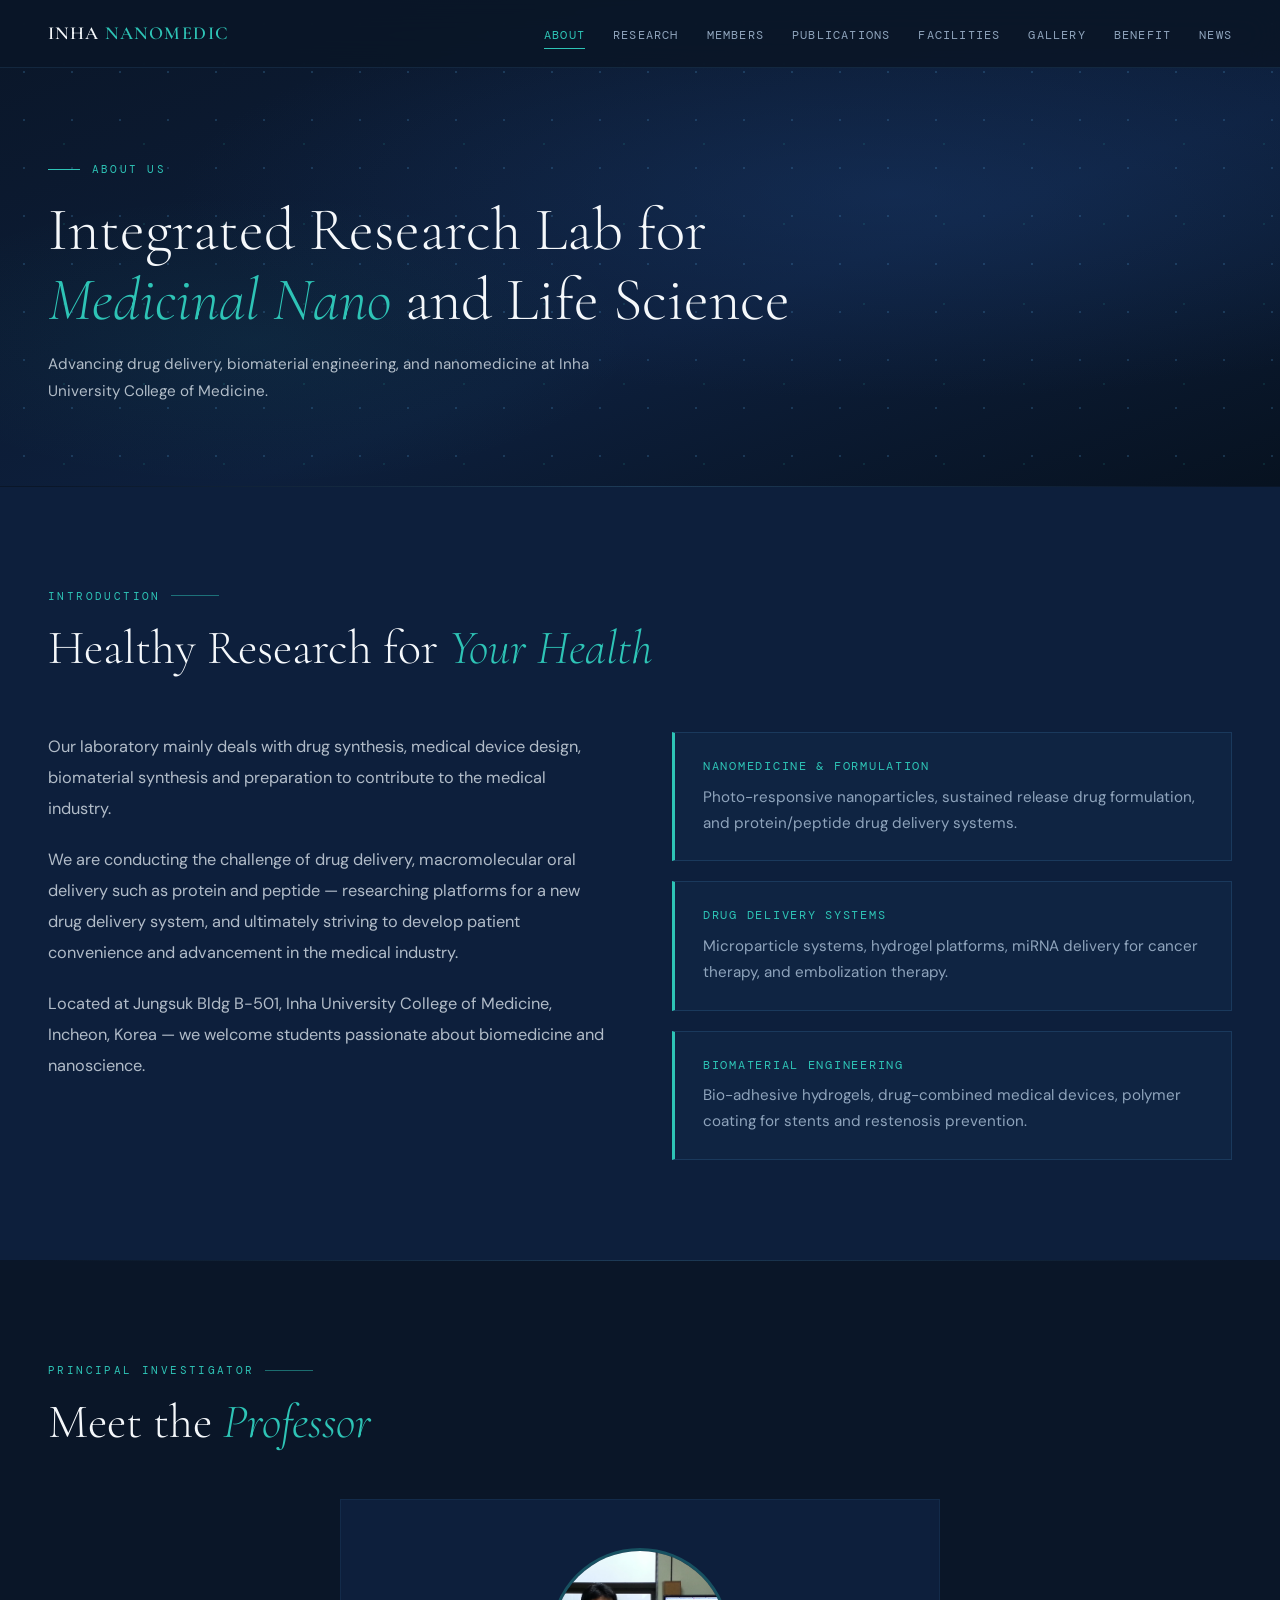
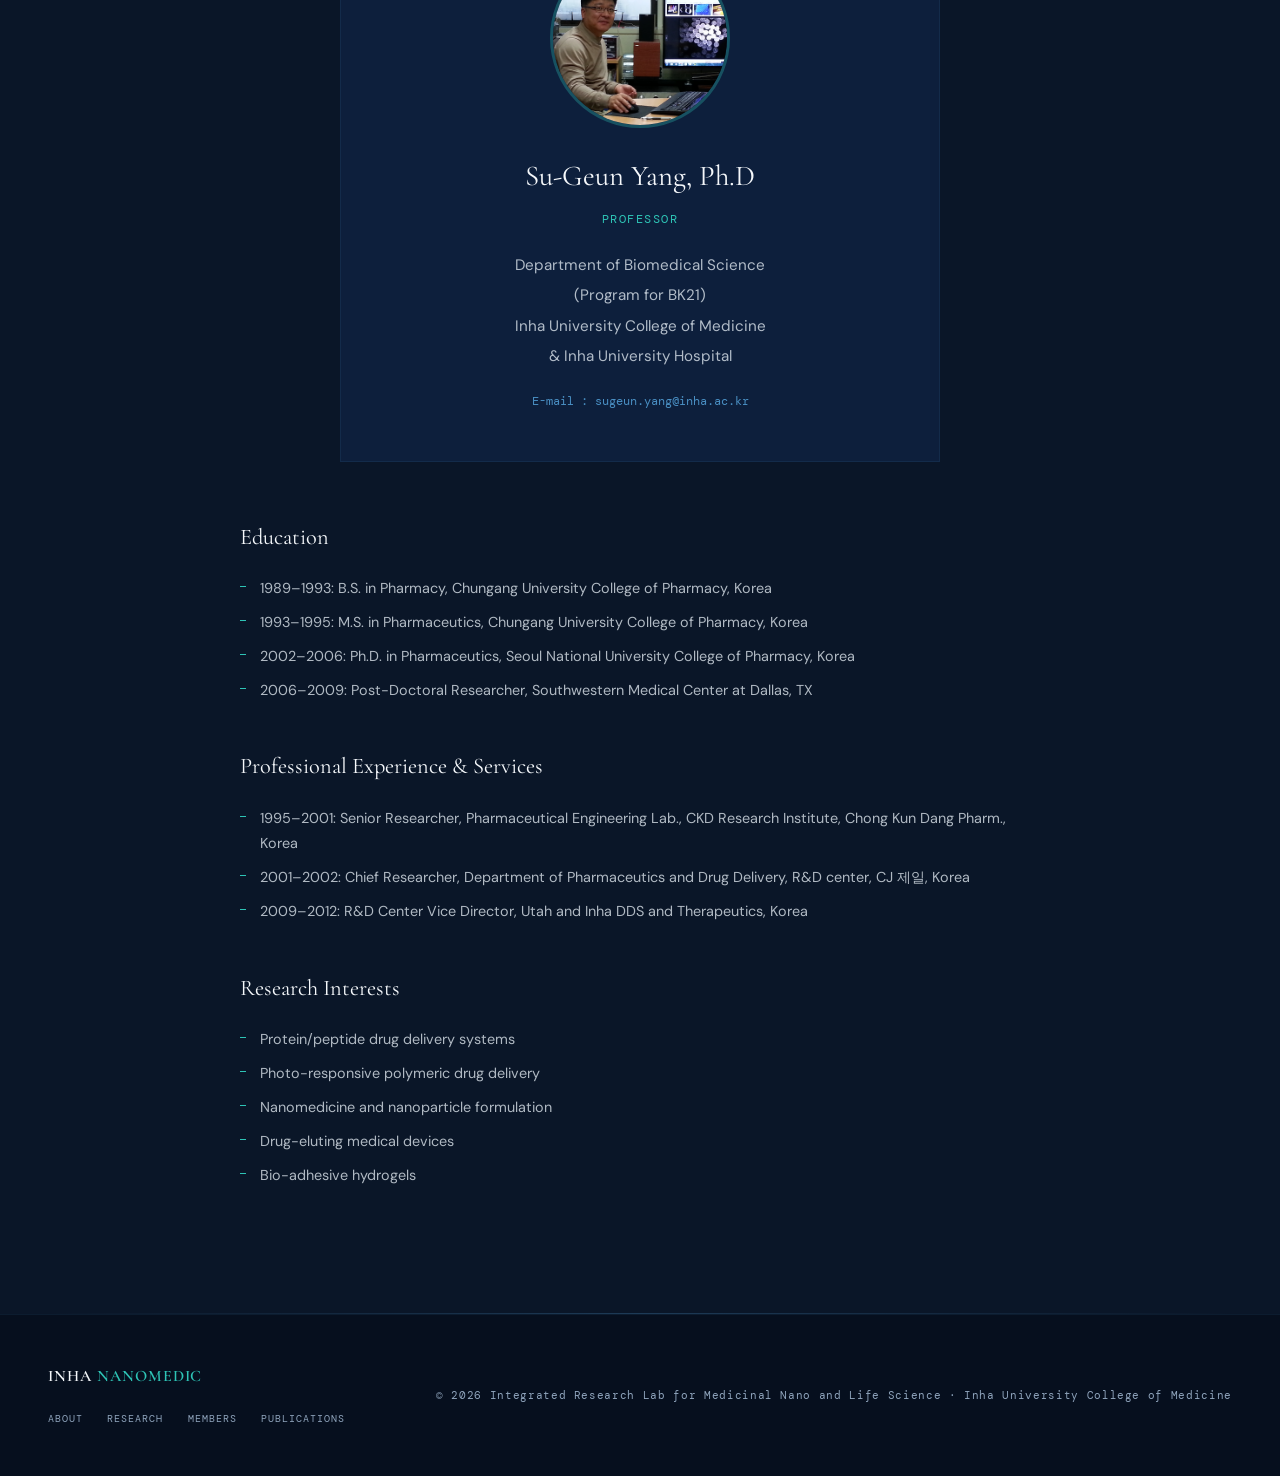
==== about.html @ 0984ea9c "Update copyright year to 2026 across all pages Co-Authored-By: Claude Opus 4.6 (1M context) <noreply" ====
<!DOCTYPE html>
<html lang="en">
<head>
  <meta charset="UTF-8">
  <meta name="viewport" content="width=device-width, initial-scale=1.0">
  <title>About — Inha Nanomedicine Lab</title>
  <link rel="preconnect" href="https://fonts.googleapis.com">
  <link rel="preconnect" href="https://fonts.gstatic.com" crossorigin>
  <link href="https://fonts.googleapis.com/css2?family=Cormorant+Garamond:ital,wght@0,300;0,400;0,600;1,300;1,400;1,600&family=DM+Mono:wght@400;500&family=DM+Sans:wght@300;400;500&display=swap" rel="stylesheet">
  <link rel="stylesheet" href="css/style.css">
</head>
<body>

  <!-- ═══ NAVIGATION ═══ -->
  <nav>
    <a class="nav-logo" href="index.html">INHA <span>NANOMEDIC</span></a>
    <button class="nav-toggle" aria-label="Menu"><span></span><span></span><span></span></button>
    <ul class="nav-links">
      <li><a href="about.html" class="active">About</a></li>
      <li><a href="research.html">Research</a></li>
      <li><a href="member.html">Members</a></li>
      <li><a href="publication-patent.html">Publications</a></li>
      <li><a href="lab-facilities.html">Facilities</a></li>
      <li><a href="lab-activities.html">Gallery</a></li>
      <li><a href="benefit.html">Benefit</a></li>
      <li><a href="news-notice.html">News</a></li>
    </ul>
  </nav>

  <!-- ═══ PAGE HERO ═══ -->
  <header class="page-hero">
    <div class="page-hero-bg"></div>
    <div class="page-hero-dots"></div>
    <div class="page-hero-content fade-in">
      <div class="hero-tag">About Us</div>
      <h1>Integrated Research Lab for <em>Medicinal Nano</em> and Life Science</h1>
      <p>Advancing drug delivery, biomaterial engineering, and nanomedicine at Inha University College of Medicine.</p>
    </div>
  </header>

  <div class="divider"></div>

  <!-- ═══ INTRODUCTION ═══ -->
  <section class="intro">
    <div class="section-label fade-in">Introduction</div>
    <h2 class="section-title fade-in">Healthy Research for <em>Your Health</em></h2>

    <div class="intro-grid">
      <div class="intro-text content-block fade-in">
        <p>Our laboratory mainly deals with drug synthesis, medical device design, biomaterial synthesis and preparation to contribute to the medical industry.</p>
        <p>We are conducting the challenge of drug delivery, macromolecular oral delivery such as protein and peptide &mdash; researching platforms for a new drug delivery system, and ultimately striving to develop patient convenience and advancement in the medical industry.</p>
        <p>Located at Jungsuk Bldg B-501, Inha University College of Medicine, Incheon, Korea &mdash; we welcome students passionate about biomedicine and nanoscience.</p>
      </div>

      <div class="intro-pillars fade-in">
        <div class="pillar">
          <div class="pillar-title">Nanomedicine &amp; Formulation</div>
          <p>Photo-responsive nanoparticles, sustained release drug formulation, and protein/peptide drug delivery systems.</p>
        </div>
        <div class="pillar">
          <div class="pillar-title">Drug Delivery Systems</div>
          <p>Microparticle systems, hydrogel platforms, miRNA delivery for cancer therapy, and embolization therapy.</p>
        </div>
        <div class="pillar">
          <div class="pillar-title">Biomaterial Engineering</div>
          <p>Bio-adhesive hydrogels, drug-combined medical devices, polymer coating for stents and restenosis prevention.</p>
        </div>
      </div>
    </div>
  </section>

  <div class="divider"></div>

  <!-- ═══ PRINCIPAL INVESTIGATOR ═══ -->
  <section class="members" style="background: var(--navy);">
    <div class="section-label fade-in">Principal Investigator</div>
    <h2 class="section-title fade-in">Meet the <em>Professor</em></h2>

    <!-- Centered profile card (matching Wix layout) -->
    <div class="fade-in" style="max-width: 600px; margin: 48px auto 0; text-align: center;">
      <div class="member-card" style="padding: 48px 40px; border: 1px solid var(--border-light);">
        <img src="assets/images/members/prof-yang-wix.png" alt="Prof. Su-Geun Yang"
             style="width: 180px; height: 180px; border-radius: 50%; object-fit: cover; margin: 0 auto 24px; display: block; border: 3px solid rgba(46,196,182,0.3);">
        <div class="member-name" style="font-size: 1.8rem; margin-bottom: 8px;">Su-Geun Yang, Ph.D</div>
        <div class="member-role" style="font-size: 0.78rem; margin-bottom: 20px;">Professor</div>
        <div style="font-size: 0.95rem; color: var(--text-secondary); line-height: 2;">
          Department of Biomedical Science<br>
          (Program for BK21)<br>
          Inha University College of Medicine<br>
          &amp; Inha University Hospital
        </div>
        <div style="margin-top: 20px; font-family: 'DM Mono', monospace; font-size: 0.78rem; color: var(--accent);">
          E-mail : <a href="mailto:sugeun.yang@inha.ac.kr" style="color: var(--accent);">sugeun.yang@inha.ac.kr</a>
        </div>
      </div>
    </div>

    <!-- CV Details -->
    <div style="max-width: 800px; margin: 56px auto 0;">
      <div class="content-block fade-in">
        <h3>Education</h3>
        <ul>
          <li>1989&ndash;1993: B.S. in Pharmacy, Chungang University College of Pharmacy, Korea</li>
          <li>1993&ndash;1995: M.S. in Pharmaceutics, Chungang University College of Pharmacy, Korea</li>
          <li>2002&ndash;2006: Ph.D. in Pharmaceutics, Seoul National University College of Pharmacy, Korea</li>
          <li>2006&ndash;2009: Post-Doctoral Researcher, Southwestern Medical Center at Dallas, TX</li>
        </ul>
      </div>

      <div class="content-block fade-in">
        <h3>Professional Experience &amp; Services</h3>
        <ul>
          <li>1995&ndash;2001: Senior Researcher, Pharmaceutical Engineering Lab., CKD Research Institute, Chong Kun Dang Pharm., Korea</li>
          <li>2001&ndash;2002: Chief Researcher, Department of Pharmaceutics and Drug Delivery, R&amp;D center, CJ 제일, Korea</li>
          <li>2009&ndash;2012: R&amp;D Center Vice Director, Utah and Inha DDS and Therapeutics, Korea</li>
        </ul>
      </div>

      <div class="content-block fade-in">
        <h3>Research Interests</h3>
        <ul>
          <li>Protein/peptide drug delivery systems</li>
          <li>Photo-responsive polymeric drug delivery</li>
          <li>Nanomedicine and nanoparticle formulation</li>
          <li>Drug-eluting medical devices</li>
          <li>Bio-adhesive hydrogels</li>
        </ul>
      </div>
    </div>
  </section>

  <div class="divider"></div>

  <!-- ═══ FOOTER ═══ -->
  <footer>
    <div class="footer-inner">
      <div>
        <div class="footer-logo">INHA <span>NANOMEDIC</span></div>
        <div class="footer-links">
          <a href="about.html">About</a><a href="research.html">Research</a><a href="member.html">Members</a><a href="publication-patent.html">Publications</a>
        </div>
      </div>
      <div class="footer-copy">&copy; 2026 Integrated Research Lab for Medicinal Nano and Life Science &middot; Inha University College of Medicine</div>
    </div>
  </footer>

  <script src="js/main.js"></script>
</body>
</html>
---- css/style.css ----
/* ═══════════════════════════════════════════════════════
   INHA NANOMEDIC LAB — Global Stylesheet
   Design: Dark navy + teal accent, editorial typography
   ═══════════════════════════════════════════════════════ */

/* ── VARIABLES ── */
:root {
  --navy: #0a1628;
  --deep: #0d1f3c;
  --blue: #1a3a6b;
  --accent: #4a90c4;
  --teal: #2ec4b6;
  --teal-dark: #22a89c;
  --gold: #c9a84c;
  --light: #e8f0f7;
  --muted: #8fa4bc;
  --white: #f5f8fb;
  --border: rgba(74,144,196,0.15);
  --border-light: rgba(74,144,196,0.1);
  --card-bg: rgba(74,144,196,0.04);
  --card-hover: rgba(74,144,196,0.09);
  --text-primary: #f5f8fb;
  --text-secondary: rgba(232,240,247,0.75);
  --text-dim: rgba(232,240,247,0.55);
}

/* ── RESET ── */
*, *::before, *::after { margin: 0; padding: 0; box-sizing: border-box; }
html { scroll-behavior: smooth; }

body {
  font-family: 'DM Sans', sans-serif;
  background: var(--navy);
  color: var(--white);
  overflow-x: hidden;
  line-height: 1.7;
}

a { color: inherit; text-decoration: none; }
img { max-width: 100%; display: block; }
ul, ol { list-style: none; }

/* ── NAVIGATION ── */
nav {
  position: fixed; top: 0; left: 0; right: 0; z-index: 1000;
  display: flex; align-items: center; justify-content: space-between;
  padding: 18px 48px;
  background: rgba(10,22,40,0.92);
  backdrop-filter: blur(16px);
  -webkit-backdrop-filter: blur(16px);
  border-bottom: 1px solid var(--border);
  transition: padding 0.3s, background 0.3s;
}
nav.scrolled {
  padding: 12px 48px;
  background: rgba(10,22,40,0.97);
}

.nav-logo {
  font-family: 'Cormorant Garamond', serif;
  font-size: 1.15rem; font-weight: 600; letter-spacing: 0.08em;
  color: var(--white);
  text-decoration: none;
}
.nav-logo span { color: var(--teal); }

.nav-links { display: flex; gap: 28px; list-style: none; }
.nav-links a {
  font-family: 'DM Mono', monospace;
  font-size: 0.75rem; letter-spacing: 0.1em; text-transform: uppercase;
  color: var(--muted); text-decoration: none;
  transition: color 0.2s;
  position: relative;
  padding: 4px 0;
}
.nav-links a:hover,
.nav-links a.active { color: var(--teal); }
.nav-links a.active::after {
  content: ''; position: absolute; bottom: -2px; left: 0; right: 0;
  height: 1px; background: var(--teal);
}

/* Hamburger */
.nav-toggle {
  display: none; cursor: pointer; background: none; border: none;
  flex-direction: column; gap: 5px; padding: 4px;
}
.nav-toggle span {
  display: block; width: 22px; height: 1.5px;
  background: var(--white); transition: all 0.3s;
}
.nav-toggle.open span:nth-child(1) { transform: rotate(45deg) translate(4px, 4px); }
.nav-toggle.open span:nth-child(2) { opacity: 0; }
.nav-toggle.open span:nth-child(3) { transform: rotate(-45deg) translate(4px, -4px); }

/* ── PAGE HERO (inner pages) ── */
.page-hero {
  padding: 160px 48px 80px;
  position: relative; overflow: hidden;
  background: var(--navy);
}
.page-hero-bg {
  position: absolute; inset: 0; z-index: 0;
  background:
    radial-gradient(ellipse 80% 60% at 70% 40%, rgba(26,58,107,0.45) 0%, transparent 70%),
    radial-gradient(ellipse 50% 50% at 20% 70%, rgba(46,196,182,0.06) 0%, transparent 60%),
    linear-gradient(160deg, #0a1628 0%, #0d1f3c 60%, #071220 100%);
}
.page-hero-dots {
  position: absolute; inset: 0; z-index: 1;
  background-image:
    radial-gradient(circle, rgba(74,144,196,0.25) 1px, transparent 1px),
    radial-gradient(circle, rgba(46,196,182,0.12) 1px, transparent 1px);
  background-size: 48px 48px, 80px 80px;
  background-position: 0 0, 24px 24px;
  animation: drift 25s linear infinite;
}
@keyframes drift { to { background-position: 48px 48px, 72px 72px; } }

.page-hero-content { position: relative; z-index: 2; max-width: 800px; }
.page-hero .hero-tag {
  font-family: 'DM Mono', monospace;
  font-size: 0.7rem; letter-spacing: 0.2em; text-transform: uppercase;
  color: var(--teal); margin-bottom: 16px;
  display: flex; align-items: center; gap: 12px;
}
.page-hero .hero-tag::before {
  content: ''; display: block; width: 32px; height: 1px; background: var(--teal);
}
.page-hero h1 {
  font-family: 'Cormorant Garamond', serif;
  font-size: clamp(2.4rem, 5vw, 3.8rem);
  font-weight: 300; line-height: 1.15;
  margin-bottom: 16px;
}
.page-hero h1 em { font-style: italic; color: var(--teal); }
.page-hero p {
  font-size: 0.95rem; line-height: 1.8;
  color: var(--text-secondary); max-width: 600px;
}

/* ── FULL HERO (home page) ── */
.hero {
  min-height: 100vh;
  display: flex; align-items: center;
  position: relative; overflow: hidden;
  padding: 120px 48px 80px;
}
.hero-bg {
  position: absolute; inset: 0; z-index: 0;
  background:
    radial-gradient(ellipse 80% 60% at 70% 40%, rgba(26,58,107,0.55) 0%, transparent 70%),
    radial-gradient(ellipse 50% 50% at 20% 70%, rgba(46,196,182,0.08) 0%, transparent 60%),
    linear-gradient(160deg, #0a1628 0%, #0d1f3c 60%, #071220 100%);
}
.hero-dots {
  position: absolute; inset: 0; z-index: 1;
  background-image:
    radial-gradient(circle, rgba(74,144,196,0.35) 1px, transparent 1px),
    radial-gradient(circle, rgba(46,196,182,0.2) 1px, transparent 1px);
  background-size: 48px 48px, 80px 80px;
  background-position: 0 0, 24px 24px;
  animation: drift 20s linear infinite;
}
.hero-content { position: relative; z-index: 2; max-width: 700px; }
.hero-tag {
  font-family: 'DM Mono', monospace;
  font-size: 0.7rem; letter-spacing: 0.2em; text-transform: uppercase;
  color: var(--teal); margin-bottom: 20px;
  display: flex; align-items: center; gap: 12px;
}
.hero-tag::before {
  content: ''; display: block; width: 32px; height: 1px; background: var(--teal);
}
.hero h1 {
  font-family: 'Cormorant Garamond', serif;
  font-size: clamp(2.8rem, 6vw, 4.8rem);
  font-weight: 300; line-height: 1.1;
  margin-bottom: 12px;
}
.hero h1 em { font-style: italic; color: var(--teal); }
.hero h2 {
  font-family: 'Cormorant Garamond', serif;
  font-size: clamp(1.1rem, 2.5vw, 1.6rem);
  font-weight: 300; color: var(--muted);
  margin-bottom: 32px; line-height: 1.5;
}
.hero p {
  font-size: 1.02rem; line-height: 1.8;
  color: var(--text-secondary); max-width: 520px; margin-bottom: 40px;
}
.hero-ctas { display: flex; gap: 16px; flex-wrap: wrap; }

/* ── STATS BAR ── */
.stats-bar {
  display: grid; grid-template-columns: repeat(4, 1fr);
  background: var(--deep); border-top: 1px solid var(--border);
  border-bottom: 1px solid var(--border);
}
.stat-item {
  padding: 32px 48px; text-align: center;
  border-right: 1px solid var(--border);
}
.stat-item:last-child { border-right: none; }
.stat-number {
  font-family: 'Cormorant Garamond', serif;
  font-size: 2.8rem; font-weight: 300; color: var(--teal);
  line-height: 1; margin-bottom: 6px;
}
.stat-label {
  font-family: 'DM Mono', monospace; font-size: 0.65rem;
  letter-spacing: 0.15em; text-transform: uppercase; color: var(--muted);
}

/* ── BUTTONS ── */
.btn-primary {
  padding: 14px 32px;
  background: var(--teal); color: var(--navy);
  font-family: 'DM Mono', monospace; font-size: 0.75rem;
  letter-spacing: 0.12em; text-transform: uppercase;
  border: none; cursor: pointer; text-decoration: none;
  display: inline-block; font-weight: 500;
  clip-path: polygon(8px 0%, 100% 0%, calc(100% - 8px) 100%, 0% 100%);
  transition: background 0.2s, transform 0.15s;
}
.btn-primary:hover { background: var(--teal-dark); transform: translateY(-2px); }

.btn-outline {
  padding: 13px 32px;
  background: transparent; color: var(--accent);
  font-family: 'DM Mono', monospace; font-size: 0.75rem;
  letter-spacing: 0.12em; text-transform: uppercase;
  border: 1px solid rgba(74,144,196,0.45); cursor: pointer;
  text-decoration: none; display: inline-block;
  transition: border-color 0.2s, color 0.2s;
}
.btn-outline:hover { border-color: var(--accent); color: var(--white); }

.btn-small {
  padding: 8px 20px;
  font-size: 0.68rem;
}

/* ── SECTION BASE ── */
section { padding: 100px 48px; }
.section-label {
  font-family: 'DM Mono', monospace;
  font-size: 0.68rem; letter-spacing: 0.22em; text-transform: uppercase;
  color: var(--teal); margin-bottom: 16px;
  display: flex; align-items: center; gap: 10px;
}
.section-label::after {
  content: ''; flex: 0 0 48px; height: 1px; background: var(--teal); opacity: 0.5;
}
.section-title {
  font-family: 'Cormorant Garamond', serif;
  font-size: clamp(2rem, 4vw, 3rem); font-weight: 300;
  line-height: 1.15; margin-bottom: 20px;
}
.section-title em { font-style: italic; color: var(--teal); }
.section-subtitle {
  font-size: 1.02rem; color: var(--text-secondary);
  max-width: 640px; line-height: 1.8; margin-bottom: 48px;
}

/* ── DIVIDER ── */
.divider {
  height: 1px;
  background: linear-gradient(90deg, transparent, rgba(74,144,196,0.3), transparent);
  margin: 0 48px;
}

/* ── INTRO SECTION ── */
.intro { background: var(--deep); }
.intro-grid {
  display: grid; grid-template-columns: 1fr 1fr; gap: 64px;
  align-items: start; margin-top: 56px;
}
.intro-text p {
  font-size: 1.02rem; line-height: 1.9;
  color: var(--text-secondary); margin-bottom: 20px;
}
.intro-pillars { display: flex; flex-direction: column; gap: 20px; }
.pillar {
  padding: 24px 28px;
  border: 1px solid rgba(74,144,196,0.2);
  border-left: 3px solid var(--teal);
  background: var(--card-bg);
  transition: background 0.25s, transform 0.25s;
}
.pillar:hover { background: var(--card-hover); transform: translateX(4px); }
.pillar-title {
  font-family: 'DM Mono', monospace; font-size: 0.72rem;
  letter-spacing: 0.15em; text-transform: uppercase;
  color: var(--teal); margin-bottom: 8px;
}
.pillar p { font-size: 0.95rem; color: var(--muted); line-height: 1.7; }

/* ── RESEARCH CARDS ── */
.research { background: var(--navy); }
.research-grid {
  display: grid; grid-template-columns: repeat(3, 1fr); gap: 2px;
  margin-top: 56px;
}
.research-card {
  background: var(--deep);
  padding: 36px 30px;
  position: relative; overflow: hidden;
  cursor: default;
}
.card-num {
  font-family: 'Cormorant Garamond', serif; font-size: 3.5rem;
  font-weight: 300; color: rgba(74,144,196,0.15);
  line-height: 1; margin-bottom: 20px;
}
.card-title {
  font-family: 'Cormorant Garamond', serif; font-size: 1.35rem;
  font-weight: 400; margin-bottom: 12px; line-height: 1.3;
}
.card-desc { font-size: 0.92rem; line-height: 1.75; color: var(--muted); }
.card-tags { display: flex; flex-wrap: wrap; gap: 6px; margin-top: 16px; }
.tag {
  font-family: 'DM Mono', monospace; font-size: 0.62rem;
  letter-spacing: 0.1em; text-transform: uppercase;
  padding: 3px 10px; border: 1px solid rgba(46,196,182,0.3);
  color: var(--teal);
}

/* ── PUBLICATIONS ── */
.publications { background: var(--deep); }
.pub-list { margin-top: 56px; display: flex; flex-direction: column; }
.pub-item {
  display: grid; grid-template-columns: 72px 1fr 180px;
  align-items: center; gap: 24px;
  padding: 22px 0;
  border-bottom: 1px solid var(--border-light);
  transition: background 0.15s, padding 0.15s;
}
.pub-item:hover {
  background: var(--card-bg);
  padding-left: 12px; padding-right: 12px;
  margin: 0 -12px;
}
.pub-year {
  font-family: 'DM Mono', monospace; font-size: 0.78rem;
  color: var(--teal); letter-spacing: 0.08em;
}
.pub-title {
  font-size: 0.95rem; line-height: 1.6;
  color: rgba(232,240,247,0.85);
}
.pub-journal {
  font-family: 'DM Mono', monospace; font-size: 0.74rem;
  color: var(--muted); text-align: right; letter-spacing: 0.05em;
}
.pub-more { margin-top: 32px; text-align: center; }

/* Publication category tabs */
.pub-tabs {
  display: flex; gap: 0; margin-top: 40px; margin-bottom: 0;
  border-bottom: 1px solid var(--border);
}
.pub-tab {
  font-family: 'DM Mono', monospace; font-size: 0.7rem;
  letter-spacing: 0.1em; text-transform: uppercase;
  padding: 14px 28px; color: var(--muted);
  cursor: pointer; border: none; background: none;
  border-bottom: 2px solid transparent;
  transition: color 0.2s, border-color 0.2s;
}
.pub-tab:hover { color: var(--white); }
.pub-tab.active {
  color: var(--teal);
  border-bottom-color: var(--teal);
}
.pub-section { display: none; }
.pub-section.active { display: block; }

/* ── MEMBERS ── */
.members { background: var(--navy); }
.members-grid {
  display: grid; grid-template-columns: repeat(4, 1fr); gap: 24px;
  margin-top: 56px;
}
.member-card {
  background: var(--deep); padding: 32px 22px; text-align: center;
  border: 1px solid var(--border-light);
  transition: border-color 0.25s, transform 0.25s;
}
.member-card:hover { border-color: rgba(46,196,182,0.4); transform: translateY(-4px); }

.member-photo {
  width: 100px; height: 100px; border-radius: 50%;
  margin: 0 auto 20px;
  object-fit: cover;
  border: 2px solid rgba(46,196,182,0.3);
}
.member-avatar {
  width: 100px; height: 100px; border-radius: 50%;
  margin: 0 auto 20px;
  background: linear-gradient(135deg, var(--blue), var(--teal));
  display: flex; align-items: center; justify-content: center;
  font-family: 'Cormorant Garamond', serif; font-size: 2rem; color: white;
}
.member-name {
  font-family: 'Cormorant Garamond', serif; font-size: 1.25rem;
  margin-bottom: 4px;
}
.member-name-kr {
  font-size: 0.82rem; color: var(--muted); margin-bottom: 8px;
}
.member-role {
  font-family: 'DM Mono', monospace; font-size: 0.72rem;
  letter-spacing: 0.12em; text-transform: uppercase; color: var(--teal);
  margin-bottom: 10px;
}
.member-field { font-size: 0.88rem; color: var(--muted); line-height: 1.5; }
.member-email {
  font-family: 'DM Mono', monospace; font-size: 0.65rem;
  color: var(--accent); margin-top: 8px;
  word-break: break-all;
}

/* PI (Professor) card — wider */
.member-card.pi {
  grid-column: span 2;
  display: grid; grid-template-columns: auto 1fr;
  text-align: left; gap: 32px; padding: 36px;
  align-items: center;
}
.member-card.pi .member-photo,
.member-card.pi .member-avatar {
  margin: 0; width: 120px; height: 120px;
}
.member-card.pi .member-name { font-size: 1.4rem; }

/* Category headings for member sections */
.member-category {
  font-family: 'DM Mono', monospace; font-size: 0.72rem;
  letter-spacing: 0.18em; text-transform: uppercase;
  color: var(--teal); margin: 56px 0 24px;
  padding-bottom: 12px;
  border-bottom: 1px solid var(--border);
}
.member-category:first-of-type { margin-top: 40px; }

/* ── CONTACT ── */
.contact {
  background: var(--deep);
  display: grid; grid-template-columns: 1fr 1fr; gap: 80px;
  align-items: start;
}
.contact-item {
  display: flex; gap: 16px; margin-bottom: 28px; align-items: flex-start;
}
.contact-icon {
  width: 36px; height: 36px; flex-shrink: 0;
  border: 1px solid rgba(46,196,182,0.35);
  display: flex; align-items: center; justify-content: center;
  font-size: 0.85rem; color: var(--teal);
}
.contact-label {
  font-family: 'DM Mono', monospace; font-size: 0.65rem;
  letter-spacing: 0.15em; text-transform: uppercase; color: var(--teal);
  margin-bottom: 4px;
}
.contact-val { font-size: 0.95rem; color: rgba(232,240,247,0.8); }

.map-embed {
  background: rgba(26,58,107,0.3); border: 1px solid rgba(74,144,196,0.2);
  height: 300px; margin-top: 40px; overflow: hidden;
}
.map-embed iframe { width: 100%; height: 100%; border: 0; filter: grayscale(0.4) brightness(0.8); }

/* ── GALLERY GRID ── */
.gallery-grid {
  display: grid; grid-template-columns: repeat(3, 1fr); gap: 4px;
  margin-top: 56px;
}
.gallery-item {
  position: relative; overflow: hidden;
  aspect-ratio: 4/3; background: var(--deep);
  cursor: pointer;
}
.gallery-item img {
  width: 100%; height: 100%; object-fit: cover;
  transition: transform 0.4s, filter 0.4s;
}
.gallery-item:hover img { transform: scale(1.05); filter: brightness(0.7); }
.gallery-caption {
  position: absolute; bottom: 0; left: 0; right: 0;
  padding: 16px;
  background: linear-gradient(transparent, rgba(10,22,40,0.9));
  transform: translateY(100%);
  transition: transform 0.3s;
}
.gallery-item:hover .gallery-caption { transform: translateY(0); }
.gallery-caption span {
  font-family: 'DM Mono', monospace; font-size: 0.7rem;
  color: var(--white); letter-spacing: 0.08em;
}

/* ── FACILITIES ── */
.facility-grid {
  display: grid; grid-template-columns: repeat(2, 1fr); gap: 24px;
  margin-top: 56px;
}
.facility-card {
  background: var(--deep); padding: 32px;
  border: 1px solid var(--border-light);
  border-left: 3px solid var(--teal);
  transition: background 0.25s, transform 0.25s;
}
.facility-card:hover { background: var(--card-hover); transform: translateY(-2px); }
.facility-name {
  font-family: 'Cormorant Garamond', serif;
  font-size: 1.15rem; margin-bottom: 8px;
}
.facility-desc {
  font-size: 0.92rem; color: var(--muted); line-height: 1.7;
}
.facility-icon {
  font-size: 1.6rem; margin-bottom: 12px;
}

/* ── BENEFIT CARDS ── */
.benefit-grid {
  display: grid; grid-template-columns: repeat(3, 1fr); gap: 24px;
  margin-top: 56px;
}
.benefit-card {
  background: var(--deep); padding: 36px 28px;
  border: 1px solid var(--border-light);
  position: relative; overflow: hidden;
  transition: border-color 0.3s, transform 0.3s;
}
.benefit-card:hover { border-color: rgba(46,196,182,0.4); transform: translateY(-4px); }
.benefit-card::before {
  content: ''; position: absolute; top: 0; left: 0; right: 0; height: 2px;
  background: linear-gradient(90deg, var(--teal), var(--accent));
  transform: scaleX(0); transform-origin: left;
  transition: transform 0.3s;
}
.benefit-card:hover::before { transform: scaleX(1); }
.benefit-icon {
  font-size: 2rem; margin-bottom: 16px;
}
.benefit-title {
  font-family: 'Cormorant Garamond', serif;
  font-size: 1.3rem; margin-bottom: 12px; line-height: 1.3;
}
.benefit-desc {
  font-size: 0.92rem; color: var(--muted); line-height: 1.75;
}

/* ── NEWS ITEMS ── */
.news-list {
  margin-top: 56px; display: flex; flex-direction: column;
}
.news-item {
  display: grid; grid-template-columns: 120px 1fr;
  gap: 24px; padding: 28px 0;
  border-bottom: 1px solid var(--border-light);
  transition: background 0.15s;
}
.news-item:hover { background: var(--card-bg); padding-left: 12px; margin: 0 -12px; }
.news-date {
  font-family: 'DM Mono', monospace; font-size: 0.72rem;
  color: var(--teal); letter-spacing: 0.08em; padding-top: 4px;
}
.news-title {
  font-family: 'Cormorant Garamond', serif;
  font-size: 1.2rem; margin-bottom: 6px; line-height: 1.4;
}
.news-desc { font-size: 0.92rem; color: var(--muted); line-height: 1.7; }
.news-tag {
  display: inline-block; margin-top: 8px;
  font-family: 'DM Mono', monospace; font-size: 0.6rem;
  letter-spacing: 0.1em; text-transform: uppercase;
  padding: 2px 8px; border: 1px solid rgba(46,196,182,0.3); color: var(--teal);
}

/* ── PATENT TABLE ── */
.patent-table {
  width: 100%; margin-top: 24px;
  border-collapse: collapse;
}
.patent-table th {
  font-family: 'DM Mono', monospace; font-size: 0.68rem;
  letter-spacing: 0.12em; text-transform: uppercase;
  color: var(--teal); text-align: left;
  padding: 12px 16px; border-bottom: 1px solid var(--border);
}
.patent-table td {
  font-size: 0.85rem; color: var(--text-secondary);
  padding: 14px 16px; border-bottom: 1px solid var(--border-light);
  line-height: 1.5;
}
.patent-table tr:hover td { background: var(--card-bg); }

/* ── FOOTER ── */
footer {
  background: #060f1e;
  padding: 48px;
  border-top: 1px solid var(--border-light);
}
.footer-inner {
  display: flex; align-items: center; justify-content: space-between;
}
.footer-logo {
  font-family: 'Cormorant Garamond', serif; font-size: 1rem; font-weight: 600;
  letter-spacing: 0.06em;
}
.footer-logo span { color: var(--teal); }
.footer-copy {
  font-family: 'DM Mono', monospace; font-size: 0.68rem;
  color: var(--muted); letter-spacing: 0.06em;
}
.footer-links {
  display: flex; gap: 24px; margin-top: 20px;
}
.footer-links a {
  font-family: 'DM Mono', monospace; font-size: 0.65rem;
  color: var(--muted); letter-spacing: 0.1em; text-transform: uppercase;
  transition: color 0.2s;
}
.footer-links a:hover { color: var(--teal); }

/* ── ANIMATIONS ── */
.fade-in {
  opacity: 0; transform: translateY(24px);
  transition: opacity 0.6s ease, transform 0.6s ease;
}
.fade-in.visible {
  opacity: 1; transform: translateY(0);
}
.fade-in:nth-child(2) { transition-delay: 0.1s; }
.fade-in:nth-child(3) { transition-delay: 0.2s; }
.fade-in:nth-child(4) { transition-delay: 0.3s; }
.fade-in:nth-child(5) { transition-delay: 0.4s; }
.fade-in:nth-child(6) { transition-delay: 0.5s; }

/* ── CONTENT BLOCKS ── */
.content-block {
  max-width: 800px;
}
.content-block p {
  font-size: 1.02rem; line-height: 1.9;
  color: var(--text-secondary); margin-bottom: 20px;
}
.content-block h3 {
  font-family: 'Cormorant Garamond', serif;
  font-size: 1.4rem; font-weight: 400;
  margin: 40px 0 16px; color: var(--white);
}
.content-block ul {
  padding-left: 0; margin-bottom: 20px;
}
.content-block li {
  font-size: 0.9rem; color: var(--text-secondary);
  line-height: 1.8; padding: 4px 0 4px 20px;
  position: relative;
}
.content-block li::before {
  content: ''; position: absolute; left: 0; top: 14px;
  width: 6px; height: 1px; background: var(--teal);
}

/* ── RESPONSIVE ── */
@media (max-width: 1024px) {
  .research-grid { grid-template-columns: repeat(2, 1fr); }
  .members-grid { grid-template-columns: repeat(3, 1fr); }
  .benefit-grid { grid-template-columns: repeat(2, 1fr); }
  .facility-grid { grid-template-columns: 1fr; }
  .member-card.pi { grid-column: span 1; grid-template-columns: 1fr; text-align: center; }
  .member-card.pi .member-photo,
  .member-card.pi .member-avatar { margin: 0 auto; }
  .stats-bar { grid-template-columns: repeat(2, 1fr); }
}

@media (max-width: 768px) {
  nav { padding: 14px 24px; }
  nav.scrolled { padding: 10px 24px; }
  .nav-links {
    display: none; flex-direction: column;
    position: fixed; top: 0; right: 0;
    width: 280px; height: 100vh;
    background: rgba(10,22,40,0.98);
    backdrop-filter: blur(20px);
    padding: 80px 32px 32px;
    gap: 0;
    border-left: 1px solid var(--border);
    z-index: 999;
    transform: translateX(100%);
    transition: transform 0.3s ease;
  }
  .nav-links.open {
    display: flex;
    transform: translateX(0);
  }
  .nav-links a { padding: 14px 0; font-size: 0.8rem; }
  .nav-toggle { display: flex; z-index: 1000; }

  section { padding: 60px 24px; }
  .page-hero { padding: 120px 24px 60px; }

  .hero { padding: 100px 24px 60px; }
  .intro-grid { grid-template-columns: 1fr; gap: 40px; }
  .research-grid { grid-template-columns: 1fr; }
  .members-grid { grid-template-columns: repeat(2, 1fr); }
  .benefit-grid { grid-template-columns: 1fr; }
  .gallery-grid { grid-template-columns: repeat(2, 1fr); }
  .contact { grid-template-columns: 1fr; gap: 40px; }
  .pub-item { grid-template-columns: 60px 1fr; }
  .pub-journal { grid-column: 2; text-align: left; }
  .stats-bar { grid-template-columns: repeat(2, 1fr); }
  .stat-item { padding: 20px 24px; }
  .divider { margin: 0 24px; }

  .footer-inner { flex-direction: column; gap: 12px; text-align: center; }

  .member-card.pi { grid-column: span 2; }
}

@media (max-width: 480px) {
  .members-grid { grid-template-columns: 1fr; }
  .gallery-grid { grid-template-columns: 1fr; }
  .stats-bar { grid-template-columns: 1fr; }
  .pub-tabs { flex-wrap: wrap; }
  .pub-tab { padding: 10px 16px; font-size: 0.65rem; }
  .member-card.pi { grid-column: span 1; }
}
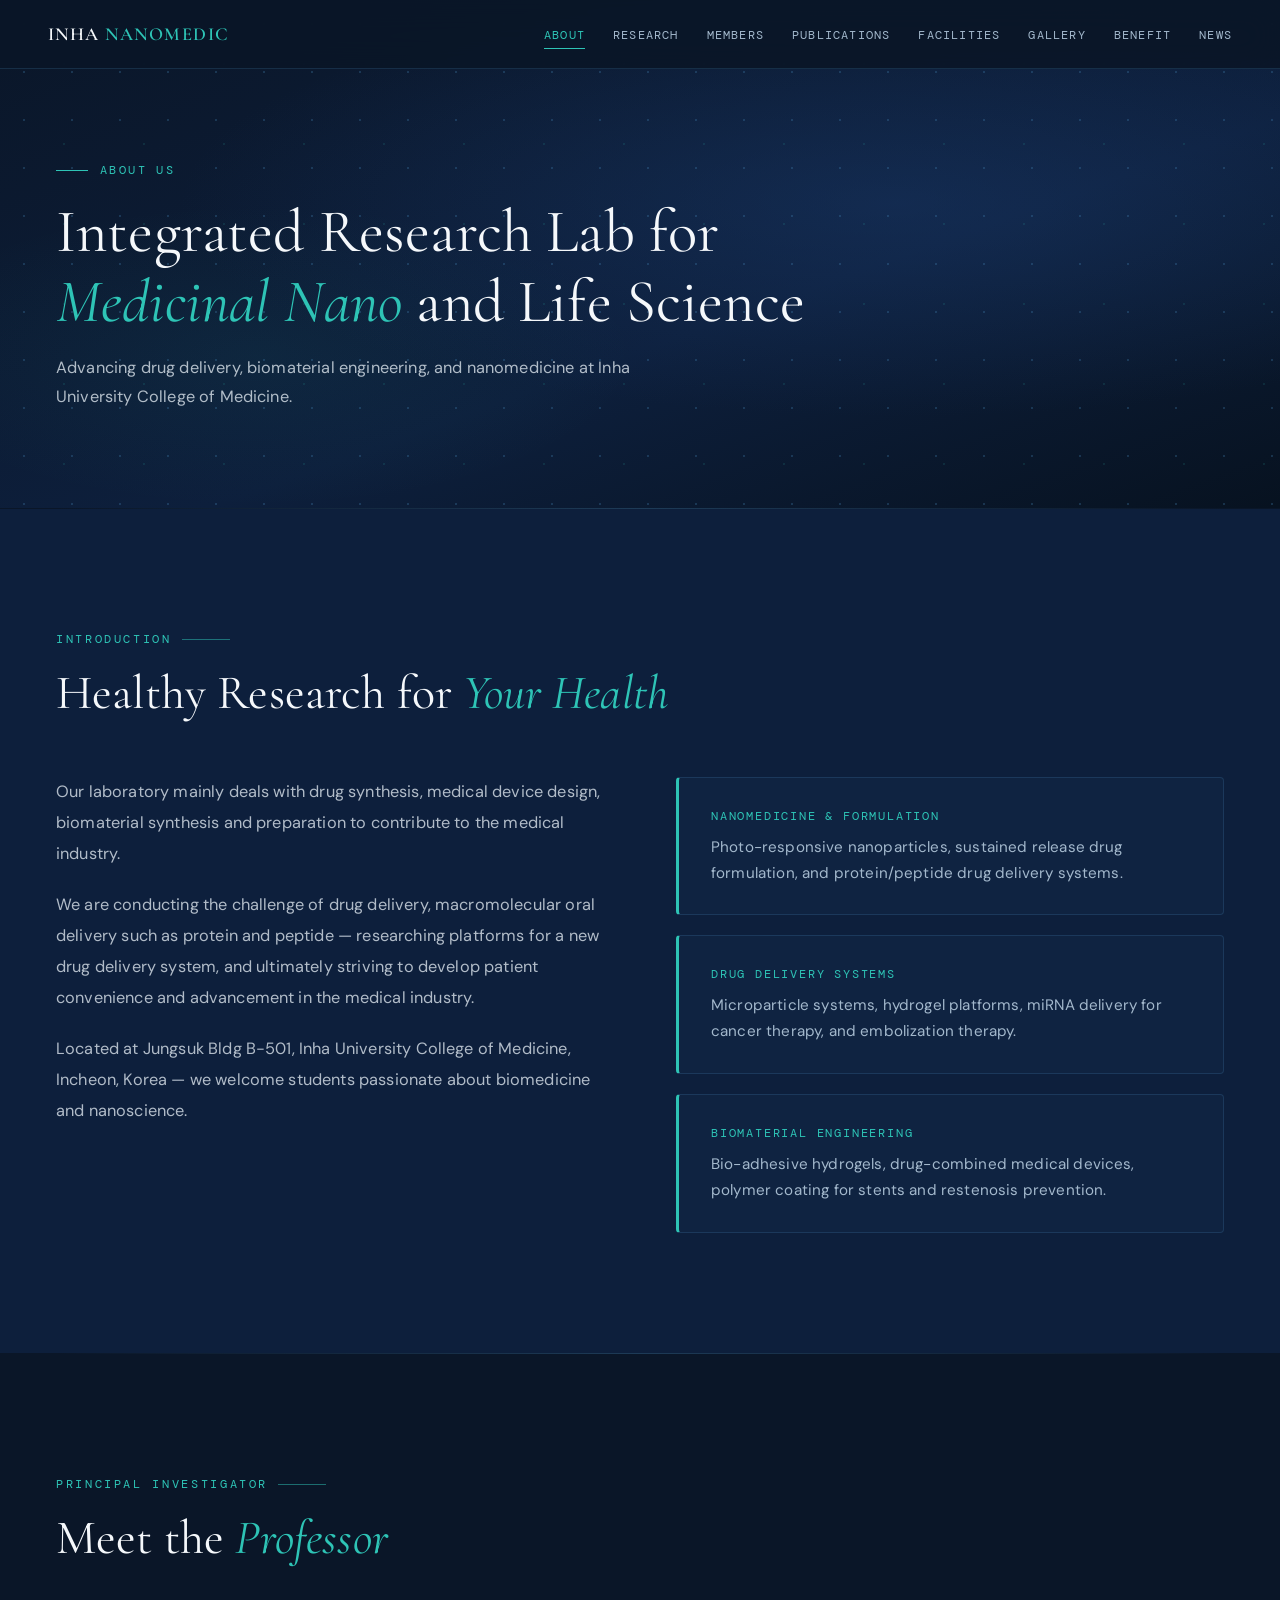
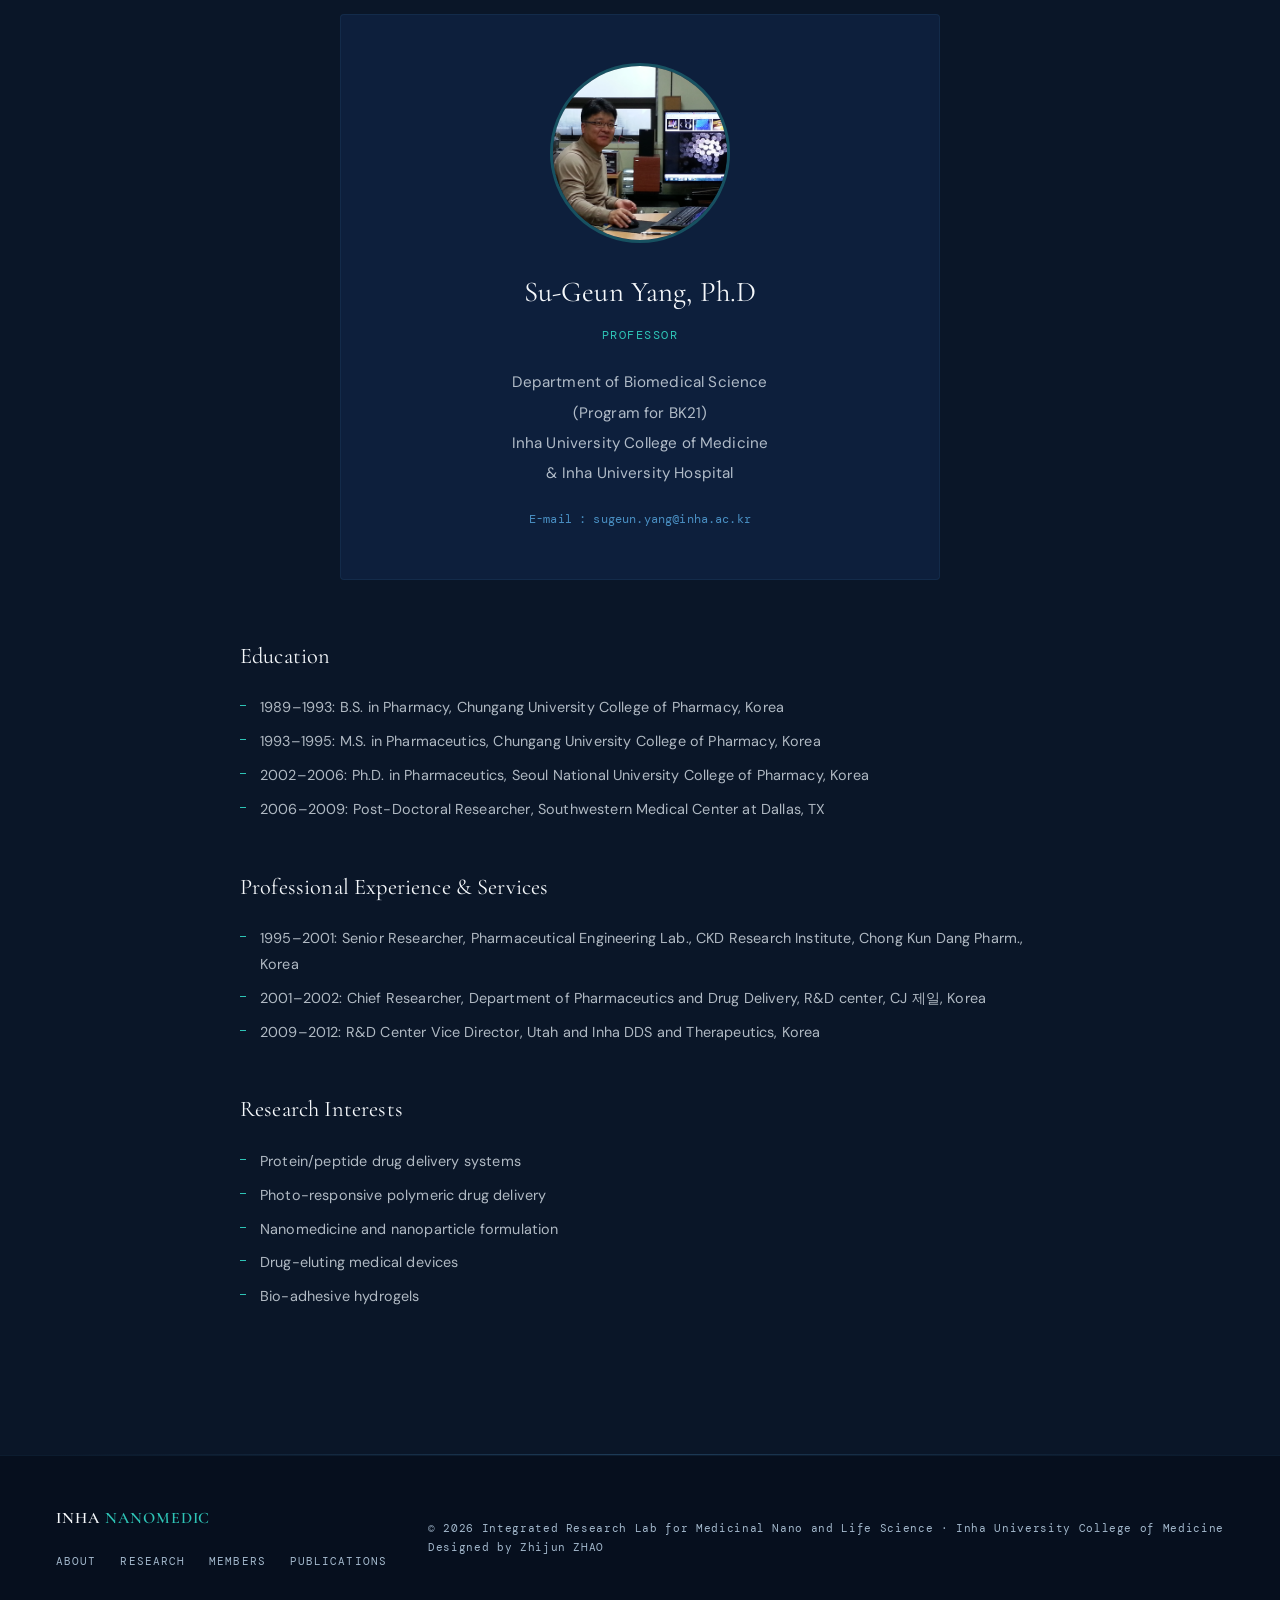
==== commit 3e2adf2f: "Fix Nrf2 duplicate PDF + add 'Designed by Zhijun ZHAO' footer - Nrf2/coffee paper set to PDF pending" ====
--- a/about.html
+++ b/about.html
@@ -140,7 +140,7 @@
           <a href="about.html">About</a><a href="research.html">Research</a><a href="member.html">Members</a><a href="publication-patent.html">Publications</a>
         </div>
       </div>
-      <div class="footer-copy">&copy; 2026 Integrated Research Lab for Medicinal Nano and Life Science &middot; Inha University College of Medicine</div>
+      <div class="footer-copy">&copy; 2026 Integrated Research Lab for Medicinal Nano and Life Science &middot; Inha University College of Medicine<br>Designed by Zhijun ZHAO</div>
     </div>
   </footer>
 
--- a/css/style.css
+++ b/css/style.css
@@ -1,6 +1,7 @@
 /* ═══════════════════════════════════════════════════════
    INHA NANOMEDIC LAB — Global Stylesheet
    Design: Dark navy + teal accent, editorial typography
+   v2.0 — Readability & design improvements
    ═══════════════════════════════════════════════════════ */
 
 /* ── VARIABLES ── */
@@ -13,15 +14,15 @@
   --teal-dark: #22a89c;
   --gold: #c9a84c;
   --light: #e8f0f7;
-  --muted: #8fa4bc;
+  --muted: #a3b8cc;
   --white: #f5f8fb;
-  --border: rgba(74,144,196,0.15);
+  --border: rgba(74,144,196,0.20);
   --border-light: rgba(74,144,196,0.1);
   --card-bg: rgba(74,144,196,0.04);
   --card-hover: rgba(74,144,196,0.09);
   --text-primary: #f5f8fb;
   --text-secondary: rgba(232,240,247,0.75);
-  --text-dim: rgba(232,240,247,0.55);
+  --text-dim: rgba(232,240,247,0.65);
 }
 
 /* ── RESET ── */
@@ -33,12 +34,19 @@
   background: var(--navy);
   color: var(--white);
   overflow-x: hidden;
-  line-height: 1.7;
+  line-height: 1.75;
+  letter-spacing: 0.01em;
 }
 
 a { color: inherit; text-decoration: none; }
 img { max-width: 100%; display: block; }
 ul, ol { list-style: none; }
+
+/* ── SCROLLBAR ── */
+::-webkit-scrollbar { width: 8px; }
+::-webkit-scrollbar-track { background: var(--navy); }
+::-webkit-scrollbar-thumb { background: var(--blue); border-radius: 4px; }
+::-webkit-scrollbar-thumb:hover { background: var(--accent); }
 
 /* ── NAVIGATION ── */
 nav {
@@ -95,7 +103,7 @@
 
 /* ── PAGE HERO (inner pages) ── */
 .page-hero {
-  padding: 160px 48px 80px;
+  padding: 160px 56px 96px;
   position: relative; overflow: hidden;
   background: var(--navy);
 }
@@ -114,13 +122,14 @@
   background-size: 48px 48px, 80px 80px;
   background-position: 0 0, 24px 24px;
   animation: drift 25s linear infinite;
+  will-change: background-position;
 }
 @keyframes drift { to { background-position: 48px 48px, 72px 72px; } }
 
 .page-hero-content { position: relative; z-index: 2; max-width: 800px; }
 .page-hero .hero-tag {
   font-family: 'DM Mono', monospace;
-  font-size: 0.7rem; letter-spacing: 0.2em; text-transform: uppercase;
+  font-size: 0.75rem; letter-spacing: 0.2em; text-transform: uppercase;
   color: var(--teal); margin-bottom: 16px;
   display: flex; align-items: center; gap: 12px;
 }
@@ -130,12 +139,12 @@
 .page-hero h1 {
   font-family: 'Cormorant Garamond', serif;
   font-size: clamp(2.4rem, 5vw, 3.8rem);
-  font-weight: 300; line-height: 1.15;
+  font-weight: 400; line-height: 1.15;
   margin-bottom: 16px;
 }
 .page-hero h1 em { font-style: italic; color: var(--teal); }
 .page-hero p {
-  font-size: 0.95rem; line-height: 1.8;
+  font-size: 1.02rem; line-height: 1.8;
   color: var(--text-secondary); max-width: 600px;
 }
 
@@ -144,7 +153,7 @@
   min-height: 100vh;
   display: flex; align-items: center;
   position: relative; overflow: hidden;
-  padding: 120px 48px 80px;
+  padding: 120px 56px 80px;
 }
 .hero-bg {
   position: absolute; inset: 0; z-index: 0;
@@ -161,11 +170,12 @@
   background-size: 48px 48px, 80px 80px;
   background-position: 0 0, 24px 24px;
   animation: drift 20s linear infinite;
+  will-change: background-position;
 }
 .hero-content { position: relative; z-index: 2; max-width: 700px; }
 .hero-tag {
   font-family: 'DM Mono', monospace;
-  font-size: 0.7rem; letter-spacing: 0.2em; text-transform: uppercase;
+  font-size: 0.75rem; letter-spacing: 0.2em; text-transform: uppercase;
   color: var(--teal); margin-bottom: 20px;
   display: flex; align-items: center; gap: 12px;
 }
@@ -175,7 +185,7 @@
 .hero h1 {
   font-family: 'Cormorant Garamond', serif;
   font-size: clamp(2.8rem, 6vw, 4.8rem);
-  font-weight: 300; line-height: 1.1;
+  font-weight: 400; line-height: 1.15;
   margin-bottom: 12px;
 }
 .hero h1 em { font-style: italic; color: var(--teal); }
@@ -208,7 +218,7 @@
   line-height: 1; margin-bottom: 6px;
 }
 .stat-label {
-  font-family: 'DM Mono', monospace; font-size: 0.65rem;
+  font-family: 'DM Mono', monospace; font-size: 0.72rem;
   letter-spacing: 0.15em; text-transform: uppercase; color: var(--muted);
 }
 
@@ -224,6 +234,7 @@
   transition: background 0.2s, transform 0.15s;
 }
 .btn-primary:hover { background: var(--teal-dark); transform: translateY(-2px); }
+.btn-primary:focus-visible { outline: 2px solid var(--teal); outline-offset: 4px; }
 
 .btn-outline {
   padding: 13px 32px;
@@ -235,6 +246,7 @@
   transition: border-color 0.2s, color 0.2s;
 }
 .btn-outline:hover { border-color: var(--accent); color: var(--white); }
+.btn-outline:focus-visible { outline: 2px solid var(--accent); outline-offset: 4px; }
 
 .btn-small {
   padding: 8px 20px;
@@ -242,10 +254,10 @@
 }
 
 /* ── SECTION BASE ── */
-section { padding: 100px 48px; }
+section { padding: 120px 56px; }
 .section-label {
   font-family: 'DM Mono', monospace;
-  font-size: 0.68rem; letter-spacing: 0.22em; text-transform: uppercase;
+  font-size: 0.75rem; letter-spacing: 0.22em; text-transform: uppercase;
   color: var(--teal); margin-bottom: 16px;
   display: flex; align-items: center; gap: 10px;
 }
@@ -254,8 +266,8 @@
 }
 .section-title {
   font-family: 'Cormorant Garamond', serif;
-  font-size: clamp(2rem, 4vw, 3rem); font-weight: 300;
-  line-height: 1.15; margin-bottom: 20px;
+  font-size: clamp(2rem, 4vw, 3rem); font-weight: 400;
+  line-height: 1.15; margin-bottom: 24px;
 }
 .section-title em { font-style: italic; color: var(--teal); }
 .section-subtitle {
@@ -267,14 +279,15 @@
 .divider {
   height: 1px;
   background: linear-gradient(90deg, transparent, rgba(74,144,196,0.3), transparent);
-  margin: 0 48px;
+  margin: 0 56px;
 }
 
 /* ── INTRO SECTION ── */
 .intro { background: var(--deep); }
 .intro-grid {
-  display: grid; grid-template-columns: 1fr 1fr; gap: 64px;
+  display: grid; grid-template-columns: 1fr 1fr; gap: 72px;
   align-items: start; margin-top: 56px;
+  max-width: 1200px;
 }
 .intro-text p {
   font-size: 1.02rem; line-height: 1.9;
@@ -282,15 +295,14 @@
 }
 .intro-pillars { display: flex; flex-direction: column; gap: 20px; }
 .pillar {
-  padding: 24px 28px;
+  padding: 28px 32px;
   border: 1px solid rgba(74,144,196,0.2);
   border-left: 3px solid var(--teal);
   background: var(--card-bg);
-  transition: background 0.25s, transform 0.25s;
-}
-.pillar:hover { background: var(--card-hover); transform: translateX(4px); }
+  border-radius: 4px;
+}
 .pillar-title {
-  font-family: 'DM Mono', monospace; font-size: 0.72rem;
+  font-family: 'DM Mono', monospace; font-size: 0.75rem;
   letter-spacing: 0.15em; text-transform: uppercase;
   color: var(--teal); margin-bottom: 8px;
 }
@@ -299,14 +311,17 @@
 /* ── RESEARCH CARDS ── */
 .research { background: var(--navy); }
 .research-grid {
-  display: grid; grid-template-columns: repeat(3, 1fr); gap: 2px;
+  display: grid; grid-template-columns: repeat(3, 1fr); gap: 16px;
   margin-top: 56px;
+  max-width: 1200px;
 }
 .research-card {
   background: var(--deep);
-  padding: 36px 30px;
+  padding: 40px 36px;
   position: relative; overflow: hidden;
   cursor: default;
+  border: 1px solid var(--border);
+  border-radius: 4px;
 }
 .card-num {
   font-family: 'Cormorant Garamond', serif; font-size: 3.5rem;
@@ -320,7 +335,7 @@
 .card-desc { font-size: 0.92rem; line-height: 1.75; color: var(--muted); }
 .card-tags { display: flex; flex-wrap: wrap; gap: 6px; margin-top: 16px; }
 .tag {
-  font-family: 'DM Mono', monospace; font-size: 0.62rem;
+  font-family: 'DM Mono', monospace; font-size: 0.68rem;
   letter-spacing: 0.1em; text-transform: uppercase;
   padding: 3px 10px; border: 1px solid rgba(46,196,182,0.3);
   color: var(--teal);
@@ -328,18 +343,12 @@
 
 /* ── PUBLICATIONS ── */
 .publications { background: var(--deep); }
-.pub-list { margin-top: 56px; display: flex; flex-direction: column; }
+.pub-list { margin-top: 56px; display: flex; flex-direction: column; max-width: 1000px; }
 .pub-item {
   display: grid; grid-template-columns: 72px 1fr 180px;
-  align-items: center; gap: 24px;
-  padding: 22px 0;
+  align-items: center; gap: 28px;
+  padding: 24px 8px;
   border-bottom: 1px solid var(--border-light);
-  transition: background 0.15s, padding 0.15s;
-}
-.pub-item:hover {
-  background: var(--card-bg);
-  padding-left: 12px; padding-right: 12px;
-  margin: 0 -12px;
 }
 .pub-year {
   font-family: 'DM Mono', monospace; font-size: 0.78rem;
@@ -347,7 +356,7 @@
 }
 .pub-title {
   font-size: 0.95rem; line-height: 1.6;
-  color: rgba(232,240,247,0.85);
+  color: var(--text-primary);
 }
 .pub-journal {
   font-family: 'DM Mono', monospace; font-size: 0.74rem;
@@ -361,7 +370,7 @@
   border-bottom: 1px solid var(--border);
 }
 .pub-tab {
-  font-family: 'DM Mono', monospace; font-size: 0.7rem;
+  font-family: 'DM Mono', monospace; font-size: 0.75rem;
   letter-spacing: 0.1em; text-transform: uppercase;
   padding: 14px 28px; color: var(--muted);
   cursor: pointer; border: none; background: none;
@@ -379,21 +388,26 @@
 /* ── MEMBERS ── */
 .members { background: var(--navy); }
 .members-grid {
-  display: grid; grid-template-columns: repeat(4, 1fr); gap: 24px;
+  display: grid; grid-template-columns: repeat(4, 1fr); gap: 28px;
   margin-top: 56px;
+  max-width: 1200px;
 }
 .member-card {
-  background: var(--deep); padding: 32px 22px; text-align: center;
+  background: var(--deep); padding: 36px 28px; text-align: center;
   border: 1px solid var(--border-light);
-  transition: border-color 0.25s, transform 0.25s;
-}
-.member-card:hover { border-color: rgba(46,196,182,0.4); transform: translateY(-4px); }
+  border-radius: 4px;
+}
 
 .member-photo {
   width: 100px; height: 100px; border-radius: 50%;
   margin: 0 auto 20px;
   object-fit: cover;
   border: 2px solid rgba(46,196,182,0.3);
+  transition: border-color 0.3s, transform 0.2s;
+}
+.member-card:hover .member-photo {
+  border-color: var(--teal);
+  transform: scale(1.03);
 }
 .member-avatar {
   width: 100px; height: 100px; border-radius: 50%;
@@ -416,7 +430,7 @@
 }
 .member-field { font-size: 0.88rem; color: var(--muted); line-height: 1.5; }
 .member-email {
-  font-family: 'DM Mono', monospace; font-size: 0.65rem;
+  font-family: 'DM Mono', monospace; font-size: 0.72rem;
   color: var(--accent); margin-top: 8px;
   word-break: break-all;
 }
@@ -436,7 +450,7 @@
 
 /* Category headings for member sections */
 .member-category {
-  font-family: 'DM Mono', monospace; font-size: 0.72rem;
+  font-family: 'DM Mono', monospace; font-size: 0.75rem;
   letter-spacing: 0.18em; text-transform: uppercase;
   color: var(--teal); margin: 56px 0 24px;
   padding-bottom: 12px;
@@ -460,7 +474,7 @@
   font-size: 0.85rem; color: var(--teal);
 }
 .contact-label {
-  font-family: 'DM Mono', monospace; font-size: 0.65rem;
+  font-family: 'DM Mono', monospace; font-size: 0.72rem;
   letter-spacing: 0.15em; text-transform: uppercase; color: var(--teal);
   margin-bottom: 4px;
 }
@@ -469,6 +483,7 @@
 .map-embed {
   background: rgba(26,58,107,0.3); border: 1px solid rgba(74,144,196,0.2);
   height: 300px; margin-top: 40px; overflow: hidden;
+  border-radius: 4px;
 }
 .map-embed iframe { width: 100%; height: 100%; border: 0; filter: grayscale(0.4) brightness(0.8); }
 
@@ -481,6 +496,7 @@
   position: relative; overflow: hidden;
   aspect-ratio: 4/3; background: var(--deep);
   cursor: pointer;
+  border-radius: 4px;
 }
 .gallery-item img {
   width: 100%; height: 100%; object-fit: cover;
@@ -496,7 +512,7 @@
 }
 .gallery-item:hover .gallery-caption { transform: translateY(0); }
 .gallery-caption span {
-  font-family: 'DM Mono', monospace; font-size: 0.7rem;
+  font-family: 'DM Mono', monospace; font-size: 0.72rem;
   color: var(--white); letter-spacing: 0.08em;
 }
 
@@ -506,12 +522,11 @@
   margin-top: 56px;
 }
 .facility-card {
-  background: var(--deep); padding: 32px;
+  background: var(--deep); padding: 36px;
   border: 1px solid var(--border-light);
   border-left: 3px solid var(--teal);
-  transition: background 0.25s, transform 0.25s;
-}
-.facility-card:hover { background: var(--card-hover); transform: translateY(-2px); }
+  border-radius: 4px;
+}
 .facility-name {
   font-family: 'Cormorant Garamond', serif;
   font-size: 1.15rem; margin-bottom: 8px;
@@ -532,16 +547,13 @@
   background: var(--deep); padding: 36px 28px;
   border: 1px solid var(--border-light);
   position: relative; overflow: hidden;
-  transition: border-color 0.3s, transform 0.3s;
-}
-.benefit-card:hover { border-color: rgba(46,196,182,0.4); transform: translateY(-4px); }
+  border-radius: 4px;
+}
 .benefit-card::before {
   content: ''; position: absolute; top: 0; left: 0; right: 0; height: 2px;
   background: linear-gradient(90deg, var(--teal), var(--accent));
-  transform: scaleX(0); transform-origin: left;
-  transition: transform 0.3s;
-}
-.benefit-card:hover::before { transform: scaleX(1); }
+  transform: scaleX(1);
+}
 .benefit-icon {
   font-size: 2rem; margin-bottom: 16px;
 }
@@ -561,9 +573,7 @@
   display: grid; grid-template-columns: 120px 1fr;
   gap: 24px; padding: 28px 0;
   border-bottom: 1px solid var(--border-light);
-  transition: background 0.15s;
-}
-.news-item:hover { background: var(--card-bg); padding-left: 12px; margin: 0 -12px; }
+}
 .news-date {
   font-family: 'DM Mono', monospace; font-size: 0.72rem;
   color: var(--teal); letter-spacing: 0.08em; padding-top: 4px;
@@ -575,7 +585,7 @@
 .news-desc { font-size: 0.92rem; color: var(--muted); line-height: 1.7; }
 .news-tag {
   display: inline-block; margin-top: 8px;
-  font-family: 'DM Mono', monospace; font-size: 0.6rem;
+  font-family: 'DM Mono', monospace; font-size: 0.68rem;
   letter-spacing: 0.1em; text-transform: uppercase;
   padding: 2px 8px; border: 1px solid rgba(46,196,182,0.3); color: var(--teal);
 }
@@ -584,24 +594,60 @@
 .patent-table {
   width: 100%; margin-top: 24px;
   border-collapse: collapse;
+  max-width: 1200px;
+}
+.patent-table thead {
+  position: sticky;
+  top: 62px;
+  z-index: 10;
+  background: var(--deep);
 }
 .patent-table th {
-  font-family: 'DM Mono', monospace; font-size: 0.68rem;
+  font-family: 'DM Mono', monospace; font-size: 0.72rem;
   letter-spacing: 0.12em; text-transform: uppercase;
   color: var(--teal); text-align: left;
-  padding: 12px 16px; border-bottom: 1px solid var(--border);
+  padding: 14px 20px; border-bottom: 2px solid var(--border);
 }
 .patent-table td {
-  font-size: 0.85rem; color: var(--text-secondary);
-  padding: 14px 16px; border-bottom: 1px solid var(--border-light);
-  line-height: 1.5;
-}
-.patent-table tr:hover td { background: var(--card-bg); }
+  font-size: 0.88rem; color: var(--text-secondary);
+  padding: 16px 20px; border-bottom: 1px solid var(--border-light);
+  line-height: 1.6;
+}
+.patent-table td:first-child {
+  color: var(--text-primary);
+  font-size: 0.9rem;
+  width: 50%;
+}
+.patent-table td:nth-child(2) {
+  font-style: italic;
+  color: var(--muted);
+  font-size: 0.85rem;
+  width: 28%;
+}
+.patent-table td:nth-child(3) {
+  font-family: 'DM Mono', monospace;
+  font-size: 0.78rem;
+  color: var(--teal);
+  letter-spacing: 0.05em;
+  white-space: nowrap;
+  width: 8%;
+}
+.patent-table td:last-child {
+  text-align: center;
+  white-space: nowrap;
+  width: 14%;
+}
+.patent-table tbody tr:nth-child(even) {
+  background: rgba(74,144,196,0.04);
+}
+.patent-table tbody tr:hover {
+  background: rgba(74,144,196,0.08);
+}
 
 /* ── FOOTER ── */
 footer {
   background: #060f1e;
-  padding: 48px;
+  padding: 48px 56px;
   border-top: 1px solid var(--border-light);
 }
 .footer-inner {
@@ -620,7 +666,7 @@
   display: flex; gap: 24px; margin-top: 20px;
 }
 .footer-links a {
-  font-family: 'DM Mono', monospace; font-size: 0.65rem;
+  font-family: 'DM Mono', monospace; font-size: 0.68rem;
   color: var(--muted); letter-spacing: 0.1em; text-transform: uppercase;
   transition: color 0.2s;
 }
@@ -664,6 +710,12 @@
 .content-block li::before {
   content: ''; position: absolute; left: 0; top: 14px;
   width: 6px; height: 1px; background: var(--teal);
+}
+
+/* ── ACCESSIBILITY ── */
+@media (prefers-reduced-motion: reduce) {
+  .hero-dots, .page-hero-dots { animation: none; }
+  .fade-in { opacity: 1; transform: none; transition: none; }
 }
 
 /* ── RESPONSIVE ── */
@@ -682,7 +734,7 @@
   nav { padding: 14px 24px; }
   nav.scrolled { padding: 10px 24px; }
   .nav-links {
-    display: none; flex-direction: column;
+    display: flex; flex-direction: column;
     position: fixed; top: 0; right: 0;
     width: 280px; height: 100vh;
     background: rgba(10,22,40,0.98);
@@ -692,11 +744,12 @@
     border-left: 1px solid var(--border);
     z-index: 999;
     transform: translateX(100%);
-    transition: transform 0.3s ease;
+    visibility: hidden;
+    transition: transform 0.3s ease, visibility 0.3s;
   }
   .nav-links.open {
-    display: flex;
     transform: translateX(0);
+    visibility: visible;
   }
   .nav-links a { padding: 14px 0; font-size: 0.8rem; }
   .nav-toggle { display: flex; z-index: 1000; }
@@ -717,6 +770,10 @@
   .stat-item { padding: 20px 24px; }
   .divider { margin: 0 24px; }
 
+  .patent-table { display: block; overflow-x: auto; -webkit-overflow-scrolling: touch; }
+  .patent-table th, .patent-table td { min-width: 120px; }
+  .patent-table td:first-child { min-width: 250px; }
+
   .footer-inner { flex-direction: column; gap: 12px; text-align: center; }
 
   .member-card.pi { grid-column: span 2; }
@@ -726,7 +783,9 @@
   .members-grid { grid-template-columns: 1fr; }
   .gallery-grid { grid-template-columns: 1fr; }
   .stats-bar { grid-template-columns: 1fr; }
+  .stat-item { border-right: none; border-bottom: 1px solid var(--border); }
+  .stat-item:last-child { border-bottom: none; }
   .pub-tabs { flex-wrap: wrap; }
-  .pub-tab { padding: 10px 16px; font-size: 0.65rem; }
+  .pub-tab { padding: 10px 16px; font-size: 0.68rem; }
   .member-card.pi { grid-column: span 1; }
 }
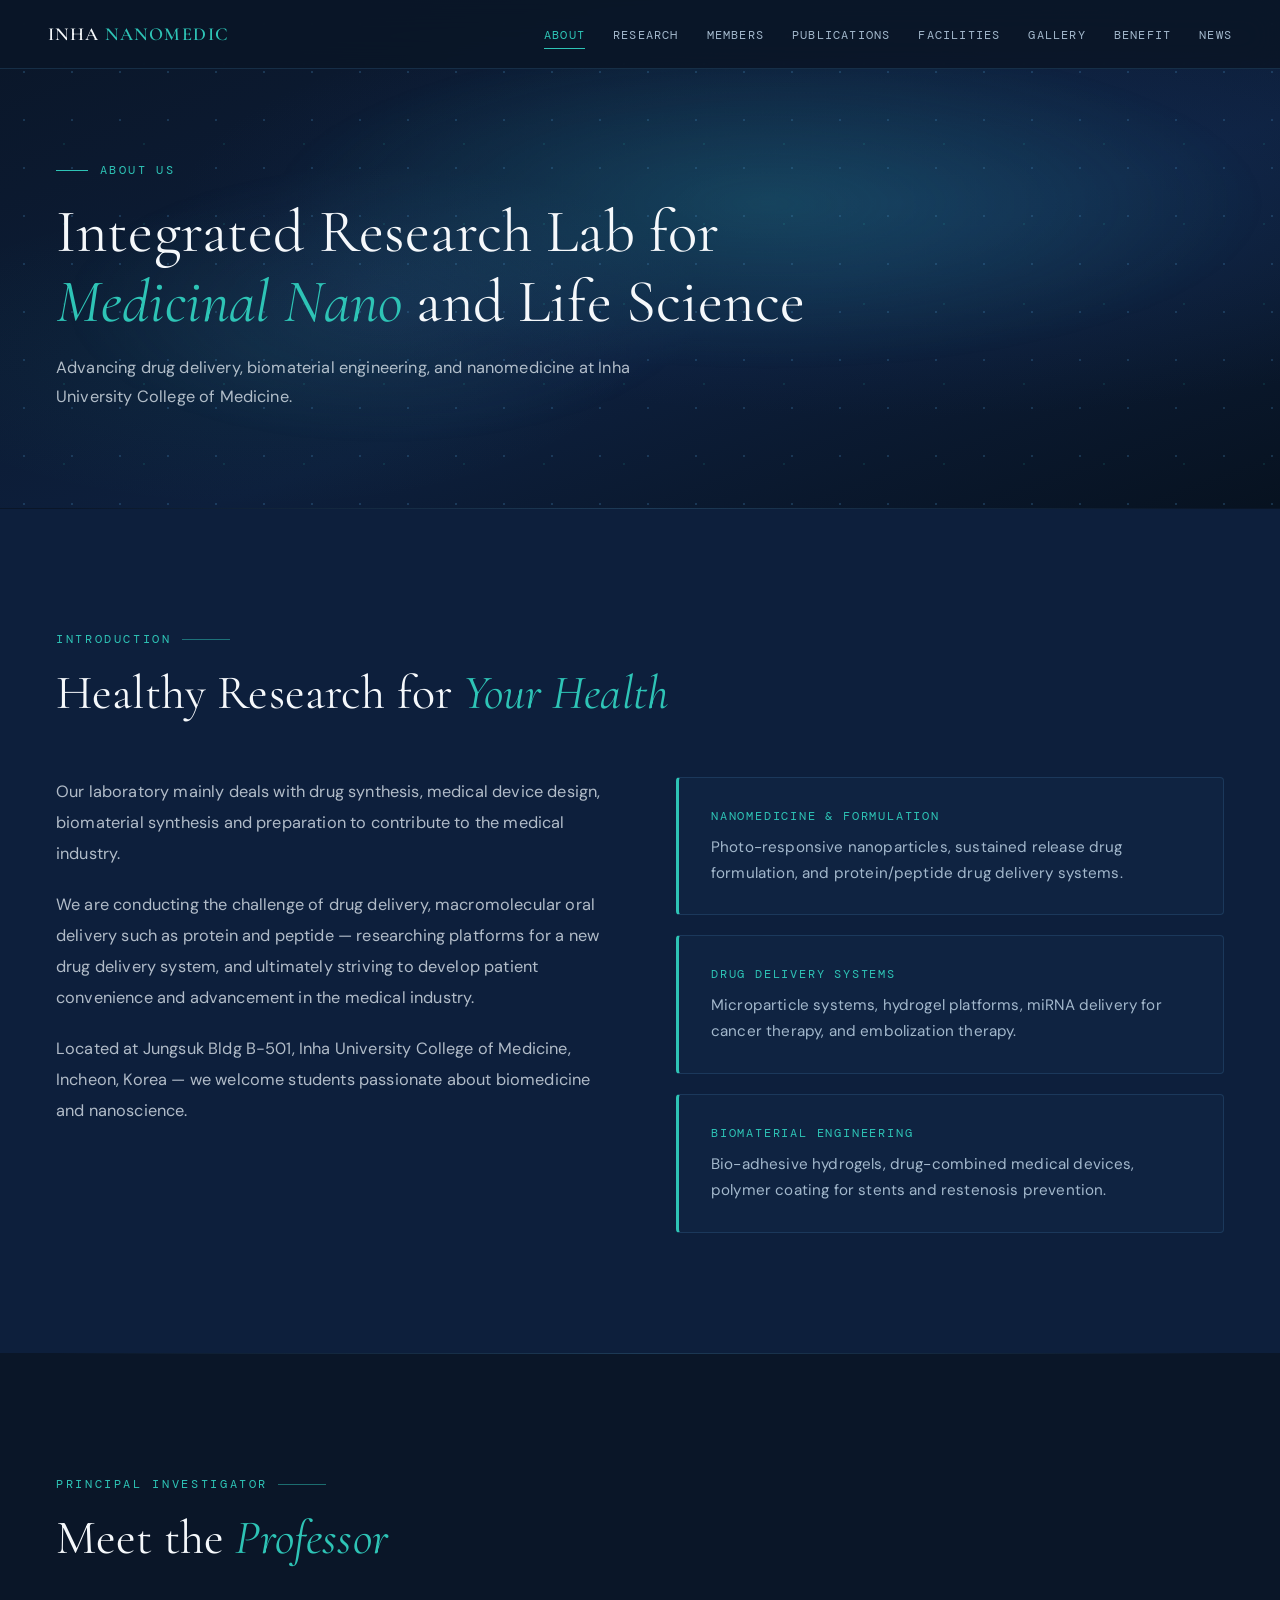
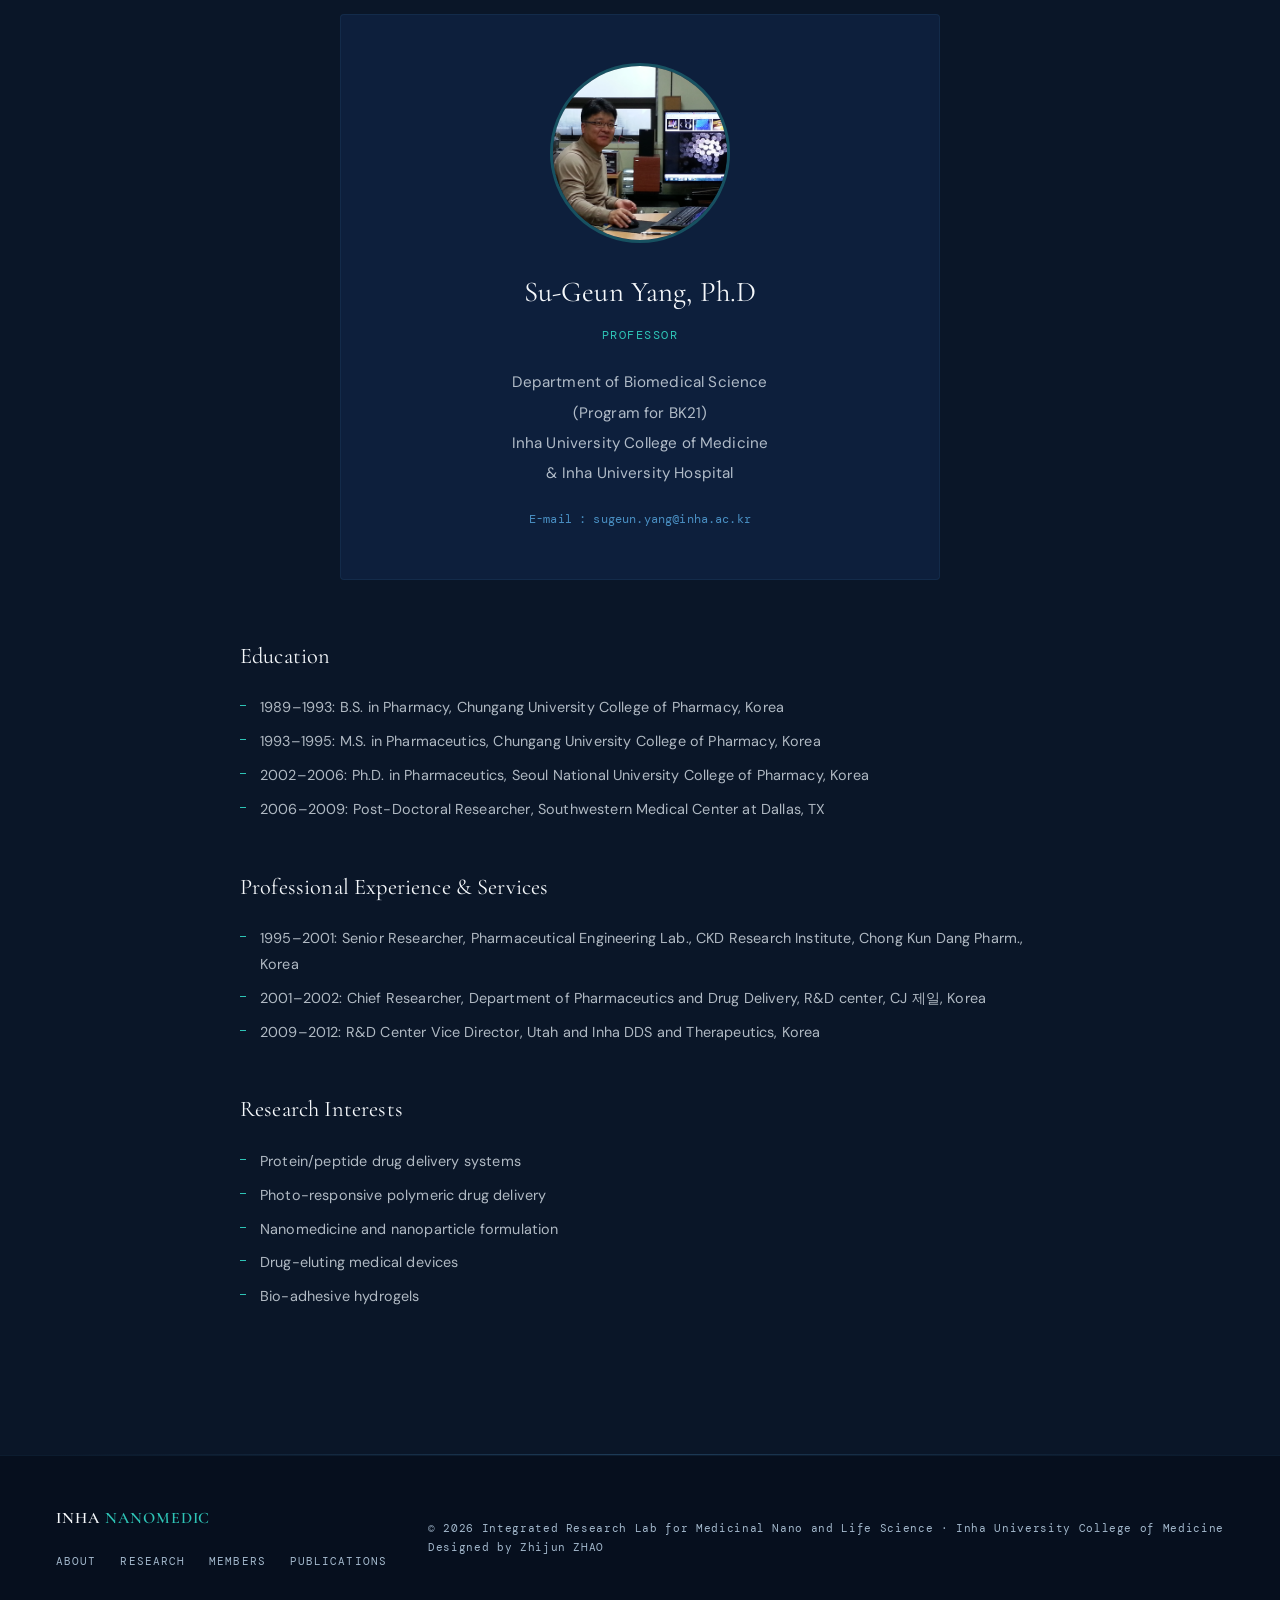
==== commit 41a3ab98: "Remove alumni page, add favicon + meta descriptions + standardize titles - Removed alumni.html (plac" ====
--- a/about.html
+++ b/about.html
@@ -2,8 +2,10 @@
 <html lang="en">
 <head>
   <meta charset="UTF-8">
+  <link rel="icon" type="image/svg+xml" href="favicon.svg">
   <meta name="viewport" content="width=device-width, initial-scale=1.0">
-  <title>About — Inha Nanomedicine Lab</title>
+  <meta name="description" content="About Prof. Su-Geun Yang and the Integrated Research Lab for Medicinal Nano and Life Science at Inha University College of Medicine.">
+  <title>About — INHA NANOMEDIC</title>
   <link rel="preconnect" href="https://fonts.googleapis.com">
   <link rel="preconnect" href="https://fonts.gstatic.com" crossorigin>
   <link href="https://fonts.googleapis.com/css2?family=Cormorant+Garamond:ital,wght@0,300;0,400;0,600;1,300;1,400;1,600&family=DM+Mono:wght@400;500&family=DM+Sans:wght@300;400;500&display=swap" rel="stylesheet">
--- a/css/style.css
+++ b/css/style.css
@@ -114,6 +114,15 @@
     radial-gradient(ellipse 50% 50% at 20% 70%, rgba(46,196,182,0.06) 0%, transparent 60%),
     linear-gradient(160deg, #0a1628 0%, #0d1f3c 60%, #071220 100%);
 }
+.page-hero-bg::after {
+  content: '';
+  position: absolute; inset: 0;
+  background:
+    radial-gradient(ellipse 65% 55% at 60% 40%, rgba(46,196,182,0.18) 0%, transparent 60%),
+    radial-gradient(ellipse 50% 55% at 30% 60%, rgba(74,144,196,0.15) 0%, transparent 50%);
+  animation: nebulaShift 25s ease-in-out infinite alternate;
+  will-change: opacity, transform;
+}
 .page-hero-dots {
   position: absolute; inset: 0; z-index: 1;
   background-image:
@@ -161,6 +170,23 @@
     radial-gradient(ellipse 80% 60% at 70% 40%, rgba(26,58,107,0.55) 0%, transparent 70%),
     radial-gradient(ellipse 50% 50% at 20% 70%, rgba(46,196,182,0.08) 0%, transparent 60%),
     linear-gradient(160deg, #0a1628 0%, #0d1f3c 60%, #071220 100%);
+}
+/* Nebula glow — slow teal/blue color wash */
+.hero-bg::after {
+  content: '';
+  position: absolute; inset: 0;
+  background:
+    radial-gradient(ellipse 70% 60% at 65% 35%, rgba(46,196,182,0.22) 0%, transparent 65%),
+    radial-gradient(ellipse 55% 65% at 25% 65%, rgba(74,144,196,0.18) 0%, transparent 55%),
+    radial-gradient(ellipse 40% 40% at 50% 50%, rgba(26,58,107,0.25) 0%, transparent 50%);
+  animation: nebulaShift 25s ease-in-out infinite alternate;
+  will-change: opacity, transform;
+}
+@keyframes nebulaShift {
+  0% { opacity: 0.6; transform: scale(1) translate(0, 0); filter: hue-rotate(0deg); }
+  33% { opacity: 1; transform: scale(1.08) translate(2%, -1%); filter: hue-rotate(20deg); }
+  66% { opacity: 0.8; transform: scale(0.95) translate(-2%, 1%); filter: hue-rotate(-15deg); }
+  100% { opacity: 1; transform: scale(1.05) translate(1%, 2%); filter: hue-rotate(10deg); }
 }
 .hero-dots {
   position: absolute; inset: 0; z-index: 1;
@@ -680,6 +706,19 @@
 .fade-in.visible {
   opacity: 1; transform: translateY(0);
 }
+/* Safari/Mac fallback: if JS doesn't trigger, show content after 3s */
+@supports (-webkit-touch-callout: none) {
+  .fade-in { animation: safariFallback 0.6s ease 3s forwards; }
+}
+@keyframes safariFallback { to { opacity: 1; transform: translateY(0); } }
+/* Also ensure page-hero content is ALWAYS visible (critical above-fold) */
+.page-hero-content.fade-in,
+.hero-content .fade-in,
+.hero .fade-in { animation: fadeUpImmediate 0.7s ease forwards; }
+@keyframes fadeUpImmediate {
+  from { opacity: 0; transform: translateY(24px); }
+  to { opacity: 1; transform: translateY(0); }
+}
 .fade-in:nth-child(2) { transition-delay: 0.1s; }
 .fade-in:nth-child(3) { transition-delay: 0.2s; }
 .fade-in:nth-child(4) { transition-delay: 0.3s; }
@@ -718,28 +757,58 @@
   .fade-in { opacity: 1; transform: none; transition: none; }
 }
 
-/* ── RESPONSIVE ── */
+/* ══════════════════════════════════════════════════
+   RESPONSIVE — Tablet, Phone Landscape, Phone Portrait
+   ══════════════════════════════════════════════════ */
+
+/* ── TABLET (iPad portrait & landscape) ── */
 @media (max-width: 1024px) {
+  section { padding: 100px 40px; }
+  .page-hero { padding: 140px 40px 80px; }
+  .hero { padding: 120px 40px 80px; }
+  .divider { margin: 0 40px; }
+  footer { padding: 40px; }
+
   .research-grid { grid-template-columns: repeat(2, 1fr); }
-  .members-grid { grid-template-columns: repeat(3, 1fr); }
+  .members-grid { grid-template-columns: repeat(3, 1fr); gap: 20px; }
   .benefit-grid { grid-template-columns: repeat(2, 1fr); }
   .facility-grid { grid-template-columns: 1fr; }
+  .intro-grid { gap: 48px; }
+  .stats-bar { grid-template-columns: repeat(2, 1fr); }
+
   .member-card.pi { grid-column: span 1; grid-template-columns: 1fr; text-align: center; }
   .member-card.pi .member-photo,
   .member-card.pi .member-avatar { margin: 0 auto; }
-  .stats-bar { grid-template-columns: repeat(2, 1fr); }
-}
-
+
+  /* Tablet: make publication table more compact */
+  .patent-table td { padding: 14px 12px; font-size: 0.84rem; }
+  .patent-table td:first-child { font-size: 0.86rem; }
+  .patent-table td:nth-child(2) { font-size: 0.8rem; }
+  .patent-table th { padding: 12px; font-size: 0.68rem; }
+
+  /* Pub tabs: scrollable on tablet */
+  .pub-tabs { overflow-x: auto; -webkit-overflow-scrolling: touch; }
+  .pub-tab { white-space: nowrap; padding: 12px 20px; font-size: 0.7rem; }
+}
+
+/* ── PHONE LANDSCAPE / SMALL TABLET ── */
 @media (max-width: 768px) {
-  nav { padding: 14px 24px; }
-  nav.scrolled { padding: 10px 24px; }
+  /* Nav — touch-friendly hamburger */
+  nav { padding: 14px 20px; }
+  nav.scrolled { padding: 10px 20px; }
+  .nav-toggle {
+    display: flex; z-index: 1000;
+    padding: 10px;  /* larger touch target: 42px total */
+  }
+  .nav-toggle span { width: 24px; height: 2px; }
   .nav-links {
     display: flex; flex-direction: column;
     position: fixed; top: 0; right: 0;
-    width: 280px; height: 100vh;
+    width: 300px; height: 100vh; height: 100dvh;
     background: rgba(10,22,40,0.98);
     backdrop-filter: blur(20px);
-    padding: 80px 32px 32px;
+    -webkit-backdrop-filter: blur(20px);
+    padding: 100px 32px 32px;
     gap: 0;
     border-left: 1px solid var(--border);
     z-index: 999;
@@ -751,41 +820,165 @@
     transform: translateX(0);
     visibility: visible;
   }
-  .nav-links a { padding: 14px 0; font-size: 0.8rem; }
-  .nav-toggle { display: flex; z-index: 1000; }
-
-  section { padding: 60px 24px; }
-  .page-hero { padding: 120px 24px 60px; }
-
-  .hero { padding: 100px 24px 60px; }
-  .intro-grid { grid-template-columns: 1fr; gap: 40px; }
-  .research-grid { grid-template-columns: 1fr; }
-  .members-grid { grid-template-columns: repeat(2, 1fr); }
+  .nav-links a {
+    padding: 16px 0;  /* 48px touch target height */
+    font-size: 0.85rem;
+    border-bottom: 1px solid var(--border-light);
+  }
+  .nav-links li:last-child a { border-bottom: none; }
+
+  /* Layout */
+  section { padding: 60px 20px; }
+  .page-hero { padding: 120px 20px 56px; }
+  .hero { padding: 100px 20px 56px; }
+  .divider { margin: 0 20px; }
+  footer { padding: 36px 20px; }
+
+  /* Grids go narrower */
+  .intro-grid { grid-template-columns: 1fr; gap: 36px; }
+  .research-grid { grid-template-columns: 1fr; gap: 12px; }
+  .members-grid { grid-template-columns: repeat(2, 1fr); gap: 16px; }
   .benefit-grid { grid-template-columns: 1fr; }
   .gallery-grid { grid-template-columns: repeat(2, 1fr); }
-  .contact { grid-template-columns: 1fr; gap: 40px; }
-  .pub-item { grid-template-columns: 60px 1fr; }
-  .pub-journal { grid-column: 2; text-align: left; }
+  .contact { grid-template-columns: 1fr; gap: 32px; }
   .stats-bar { grid-template-columns: repeat(2, 1fr); }
-  .stat-item { padding: 20px 24px; }
-  .divider { margin: 0 24px; }
-
-  .patent-table { display: block; overflow-x: auto; -webkit-overflow-scrolling: touch; }
-  .patent-table th, .patent-table td { min-width: 120px; }
-  .patent-table td:first-child { min-width: 250px; }
-
-  .footer-inner { flex-direction: column; gap: 12px; text-align: center; }
-
+  .stat-item { padding: 20px 16px; }
+  .news-item { grid-template-columns: 80px 1fr; gap: 16px; }
+
+  /* Member photos: LARGER on mobile */
+  .member-photo { width: 110px; height: 110px; }
+  .member-avatar { width: 110px; height: 110px; }
+  .member-card { padding: 28px 20px; }
   .member-card.pi { grid-column: span 2; }
-}
-
+
+  /* Home page pub preview */
+  .pub-item { grid-template-columns: 56px 1fr; gap: 12px; }
+  .pub-journal { grid-column: 2; text-align: left; font-size: 0.7rem; }
+  .pub-title { font-size: 0.88rem; }
+
+  /* ── PUBLICATION TABLE → CARD LAYOUT ── */
+  .patent-table { display: block; margin-top: 24px; }
+  .patent-table thead { display: none; }  /* hide column headers */
+  .patent-table tbody { display: flex; flex-direction: column; gap: 12px; }
+  .patent-table tr {
+    display: flex; flex-direction: column;
+    background: var(--deep);
+    border: 1px solid var(--border-light);
+    border-radius: 6px;
+    padding: 20px;
+    border-bottom: none;
+  }
+  .patent-table tbody tr:nth-child(even) { background: rgba(13, 31, 60, 0.8); }
+  .patent-table td {
+    display: block; padding: 0; border: none;
+    width: 100% !important; min-width: 0 !important;
+    font-size: 0.9rem;
+  }
+  /* Title — prominent */
+  .patent-table td:first-child {
+    font-size: 0.95rem; font-weight: 500;
+    line-height: 1.5; margin-bottom: 10px;
+    color: var(--text-primary);
+  }
+  /* Journal — italic label */
+  .patent-table td:nth-child(2) {
+    font-size: 0.8rem; font-style: italic;
+    color: var(--muted); margin-bottom: 8px;
+  }
+  .patent-table td:nth-child(2)::before {
+    content: ''; /* no label prefix needed, italic distinguishes it */
+  }
+  /* Year — teal badge inline */
+  .patent-table td:nth-child(3) {
+    display: inline-block;
+    font-size: 0.72rem; padding: 2px 10px;
+    background: rgba(46,196,182,0.12);
+    border: 1px solid rgba(46,196,182,0.25);
+    border-radius: 3px;
+    margin-bottom: 10px;
+    width: auto !important;
+  }
+  /* PDF button — full width */
+  .patent-table td:last-child {
+    text-align: left; margin-top: 4px;
+    width: auto !important;
+  }
+  .patent-table td:last-child .btn-outline,
+  .patent-table td:last-child .btn-small {
+    padding: 10px 24px;  /* bigger touch target */
+    font-size: 0.72rem;
+  }
+
+  /* Footer */
+  .footer-inner { flex-direction: column; gap: 16px; text-align: center; }
+  .footer-links { justify-content: center; flex-wrap: wrap; gap: 16px; }
+  .footer-copy { font-size: 0.62rem; line-height: 1.6; }
+
+  /* Research card spacing */
+  .research-card { padding: 28px 24px; }
+  .card-num { font-size: 2.8rem; }
+
+  /* Buttons: bigger touch targets */
+  .btn-primary, .btn-outline { padding: 16px 28px; font-size: 0.78rem; }
+  .hero-ctas { gap: 12px; }
+}
+
+/* ── PHONE PORTRAIT ── */
 @media (max-width: 480px) {
-  .members-grid { grid-template-columns: 1fr; }
+  section { padding: 48px 16px; }
+  .page-hero { padding: 110px 16px 48px; }
+  .hero { padding: 90px 16px 48px; }
+  .divider { margin: 0 16px; }
+
+  .members-grid { grid-template-columns: 1fr; gap: 14px; }
   .gallery-grid { grid-template-columns: 1fr; }
   .stats-bar { grid-template-columns: 1fr; }
-  .stat-item { border-right: none; border-bottom: 1px solid var(--border); }
+  .stat-item {
+    border-right: none;
+    border-bottom: 1px solid var(--border);
+    padding: 16px;
+  }
   .stat-item:last-child { border-bottom: none; }
-  .pub-tabs { flex-wrap: wrap; }
-  .pub-tab { padding: 10px 16px; font-size: 0.68rem; }
+  .stat-number { font-size: 2.2rem; }
+
+  /* Member photos even larger on small phones */
+  .member-photo { width: 120px; height: 120px; }
+  .member-avatar { width: 120px; height: 120px; font-size: 2.4rem; }
+  .member-card { padding: 32px 24px; }
   .member-card.pi { grid-column: span 1; }
-}
+  .member-name { font-size: 1.15rem; }
+
+  /* Pub tabs: wrap and fill */
+  .pub-tabs { flex-wrap: wrap; gap: 4px; border-bottom: none; }
+  .pub-tab {
+    padding: 10px 14px; font-size: 0.65rem;
+    border: 1px solid var(--border-light);
+    border-radius: 4px; flex: 1 1 auto;
+    text-align: center;
+  }
+  .pub-tab.active {
+    border-color: var(--teal);
+    background: rgba(46,196,182,0.08);
+  }
+
+  /* Publication cards: tighter */
+  .patent-table tr { padding: 16px; }
+  .patent-table td:first-child { font-size: 0.88rem; }
+
+  /* Nav panel: full width */
+  .nav-links { width: 100%; }
+
+  /* Hero text */
+  .hero h1 { font-size: clamp(2rem, 8vw, 3rem); }
+  .hero h2 { font-size: 1rem; margin-bottom: 20px; }
+  .hero p { font-size: 0.92rem; margin-bottom: 28px; }
+
+  /* Contact */
+  .contact-item { gap: 12px; }
+  .map-embed { height: 220px; }
+
+  /* Section titles */
+  .section-title { margin-bottom: 16px; }
+  .section-label { font-size: 0.68rem; }
+  .member-category { font-size: 0.68rem; margin: 40px 0 16px; }
+}
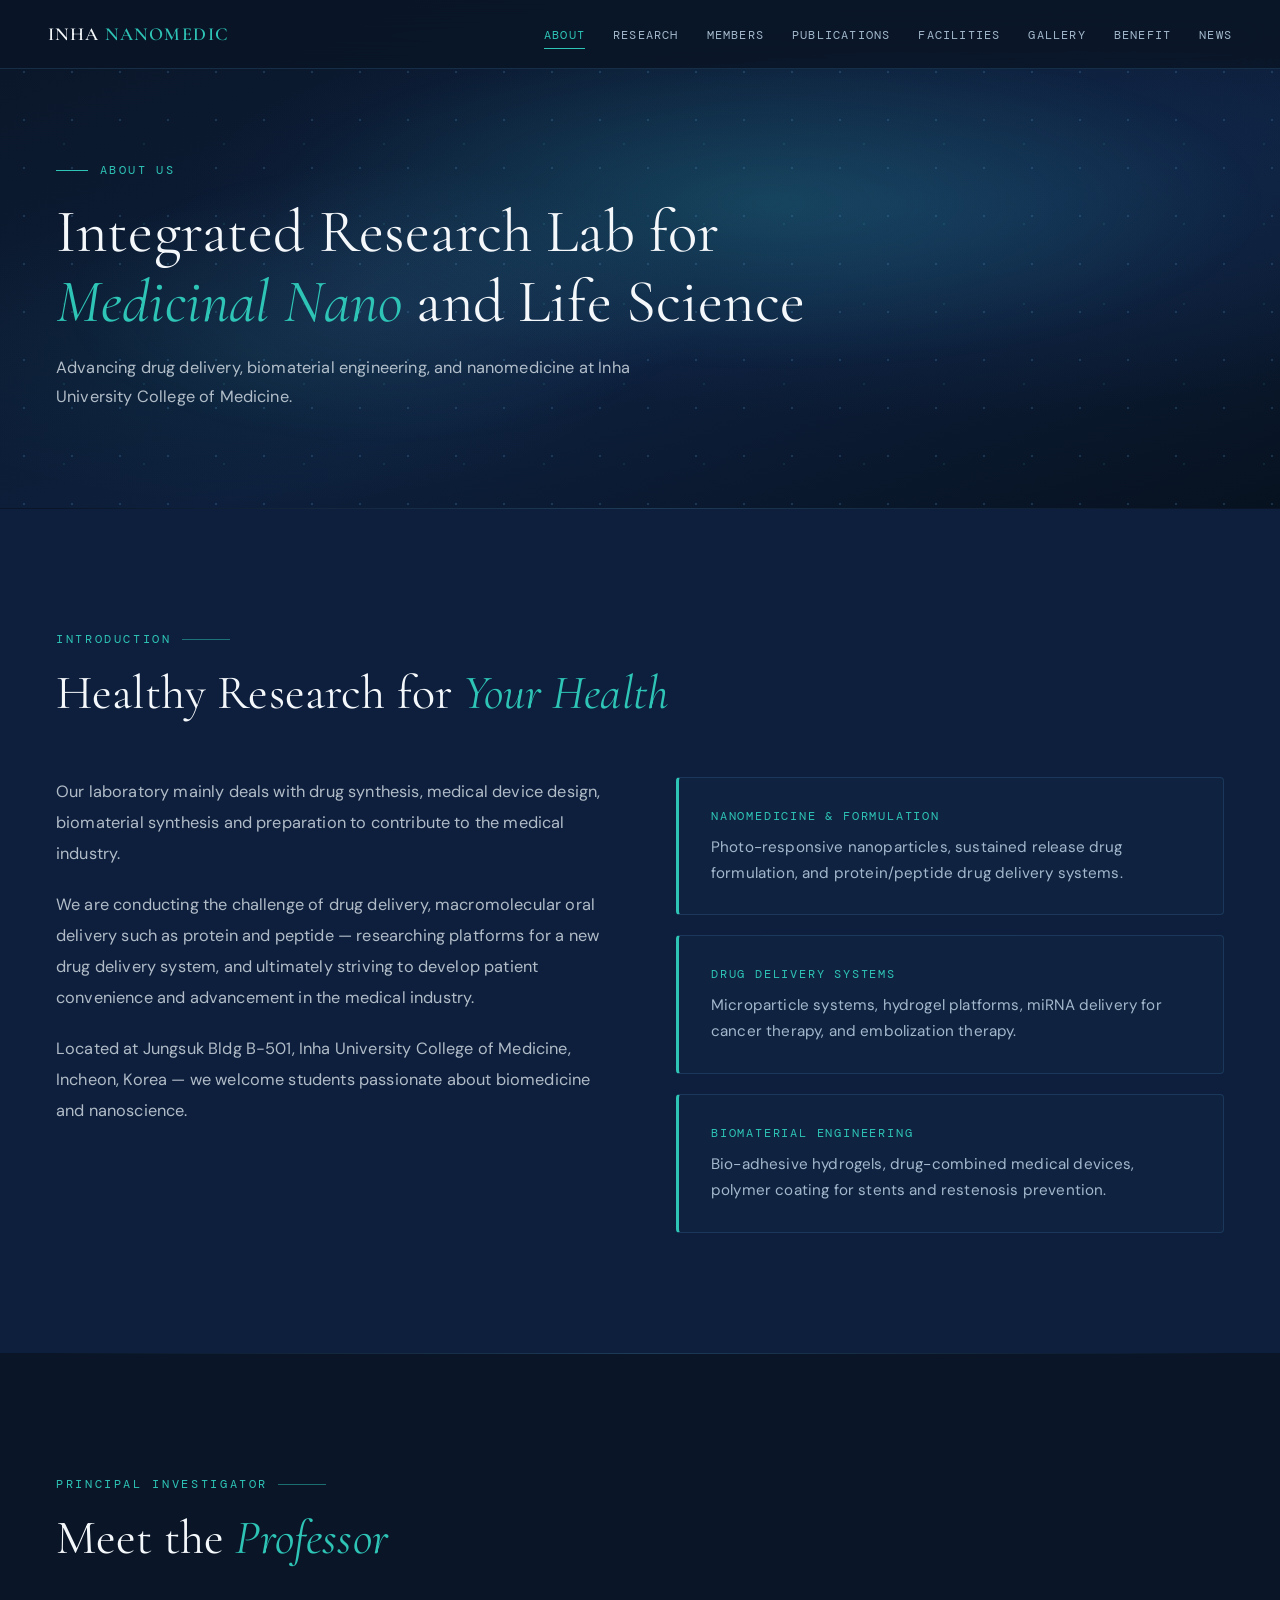
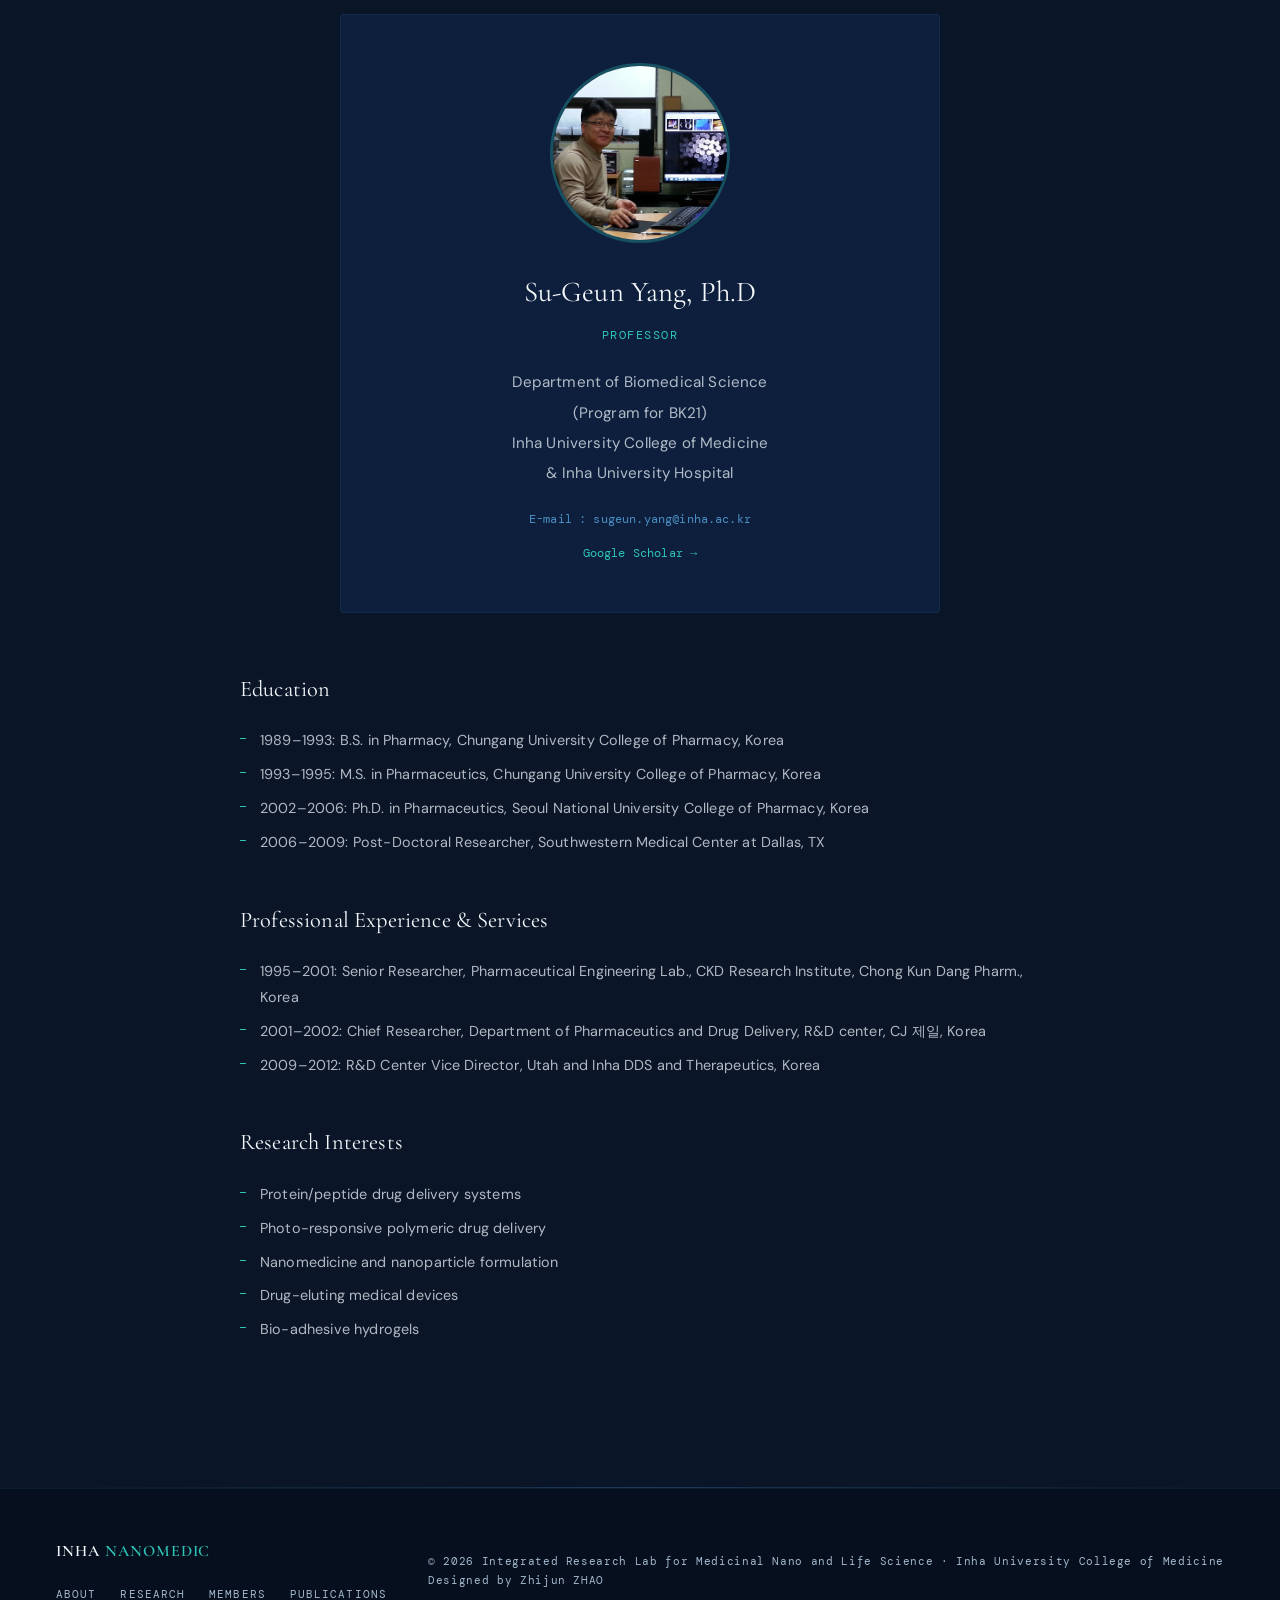
==== commit e0a13806: "Add Google Scholar link to Prof. Yang's profile Added on both member.html and about.html, below the " ====
--- a/about.html
+++ b/about.html
@@ -94,6 +94,9 @@
         <div style="margin-top: 20px; font-family: 'DM Mono', monospace; font-size: 0.78rem; color: var(--accent);">
           E-mail : <a href="mailto:sugeun.yang@inha.ac.kr" style="color: var(--accent);">sugeun.yang@inha.ac.kr</a>
         </div>
+        <div style="margin-top: 12px; font-family: 'DM Mono', monospace; font-size: 0.75rem;">
+          <a href="https://scholar.google.com/citations?user=X1B7JX8AAAAJ&hl=en" target="_blank" style="color: var(--teal); text-decoration: none;">Google Scholar &rarr;</a>
+        </div>
       </div>
     </div>
 
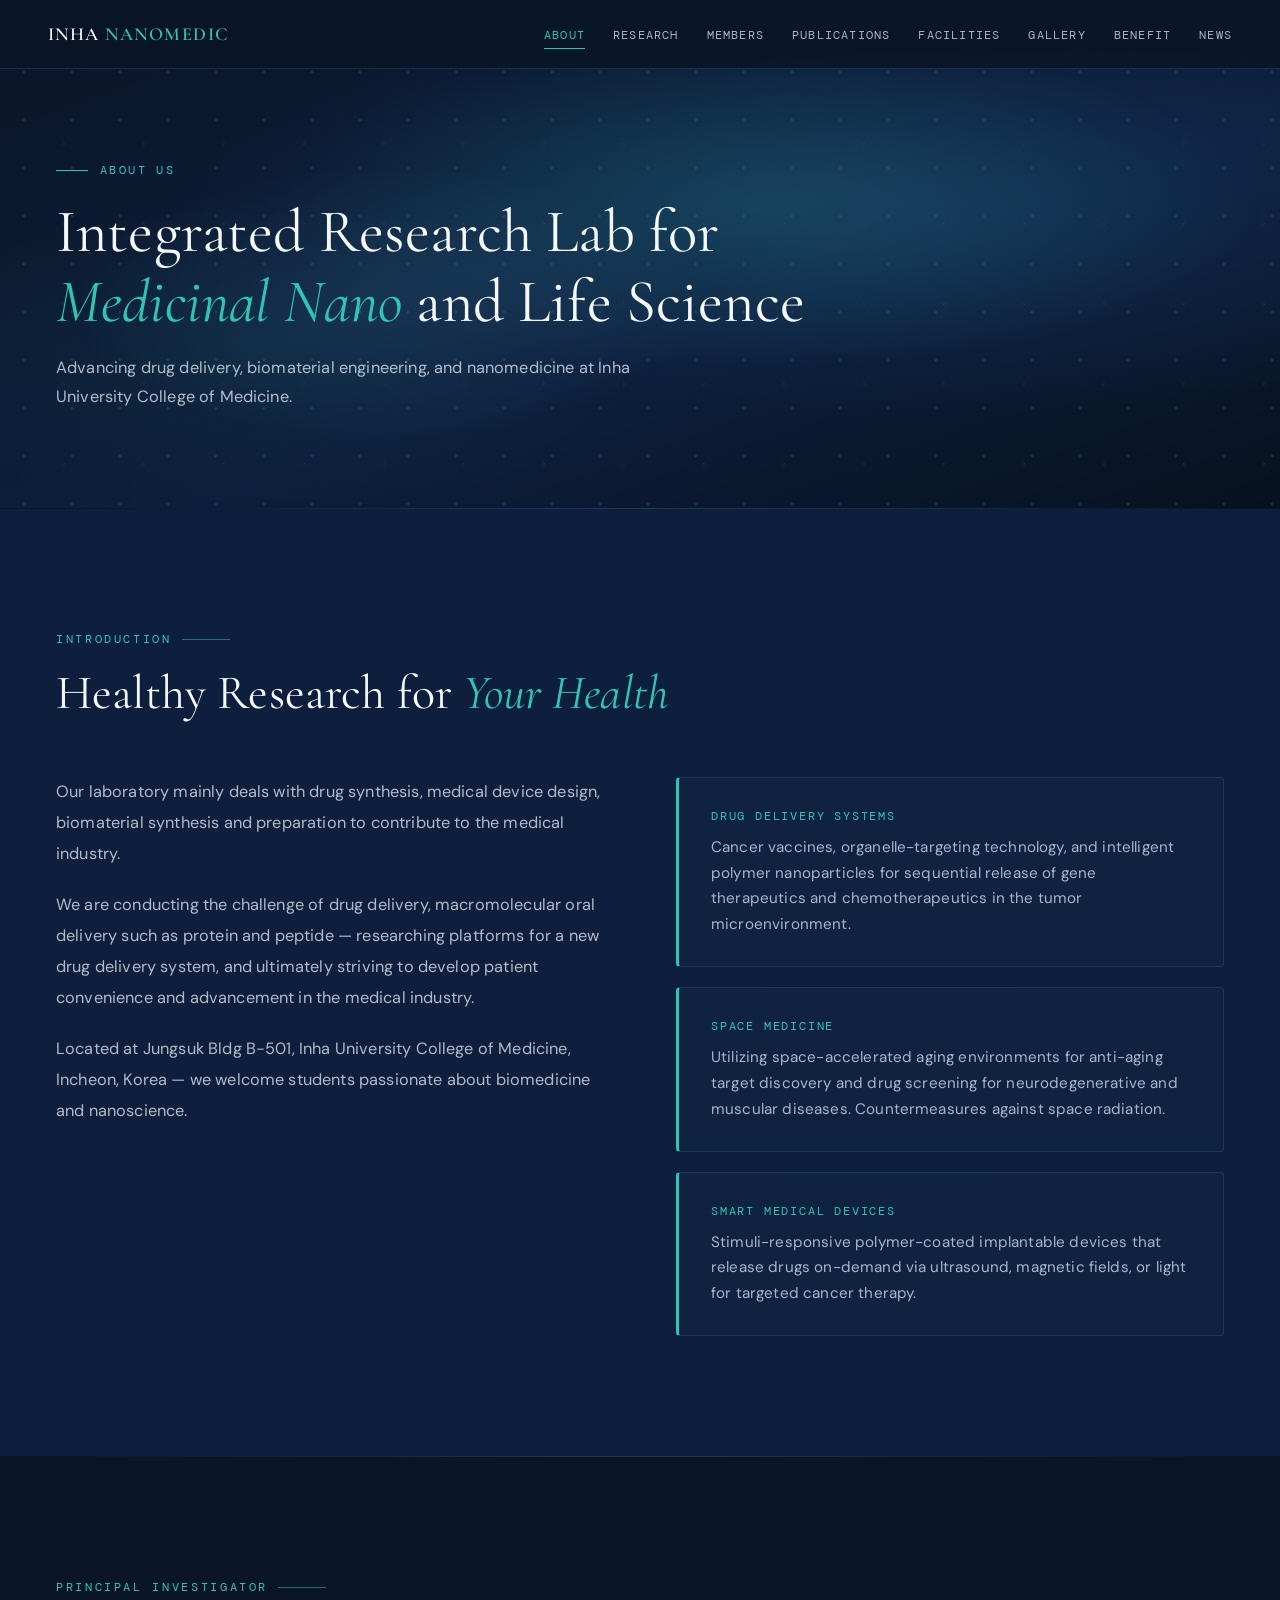
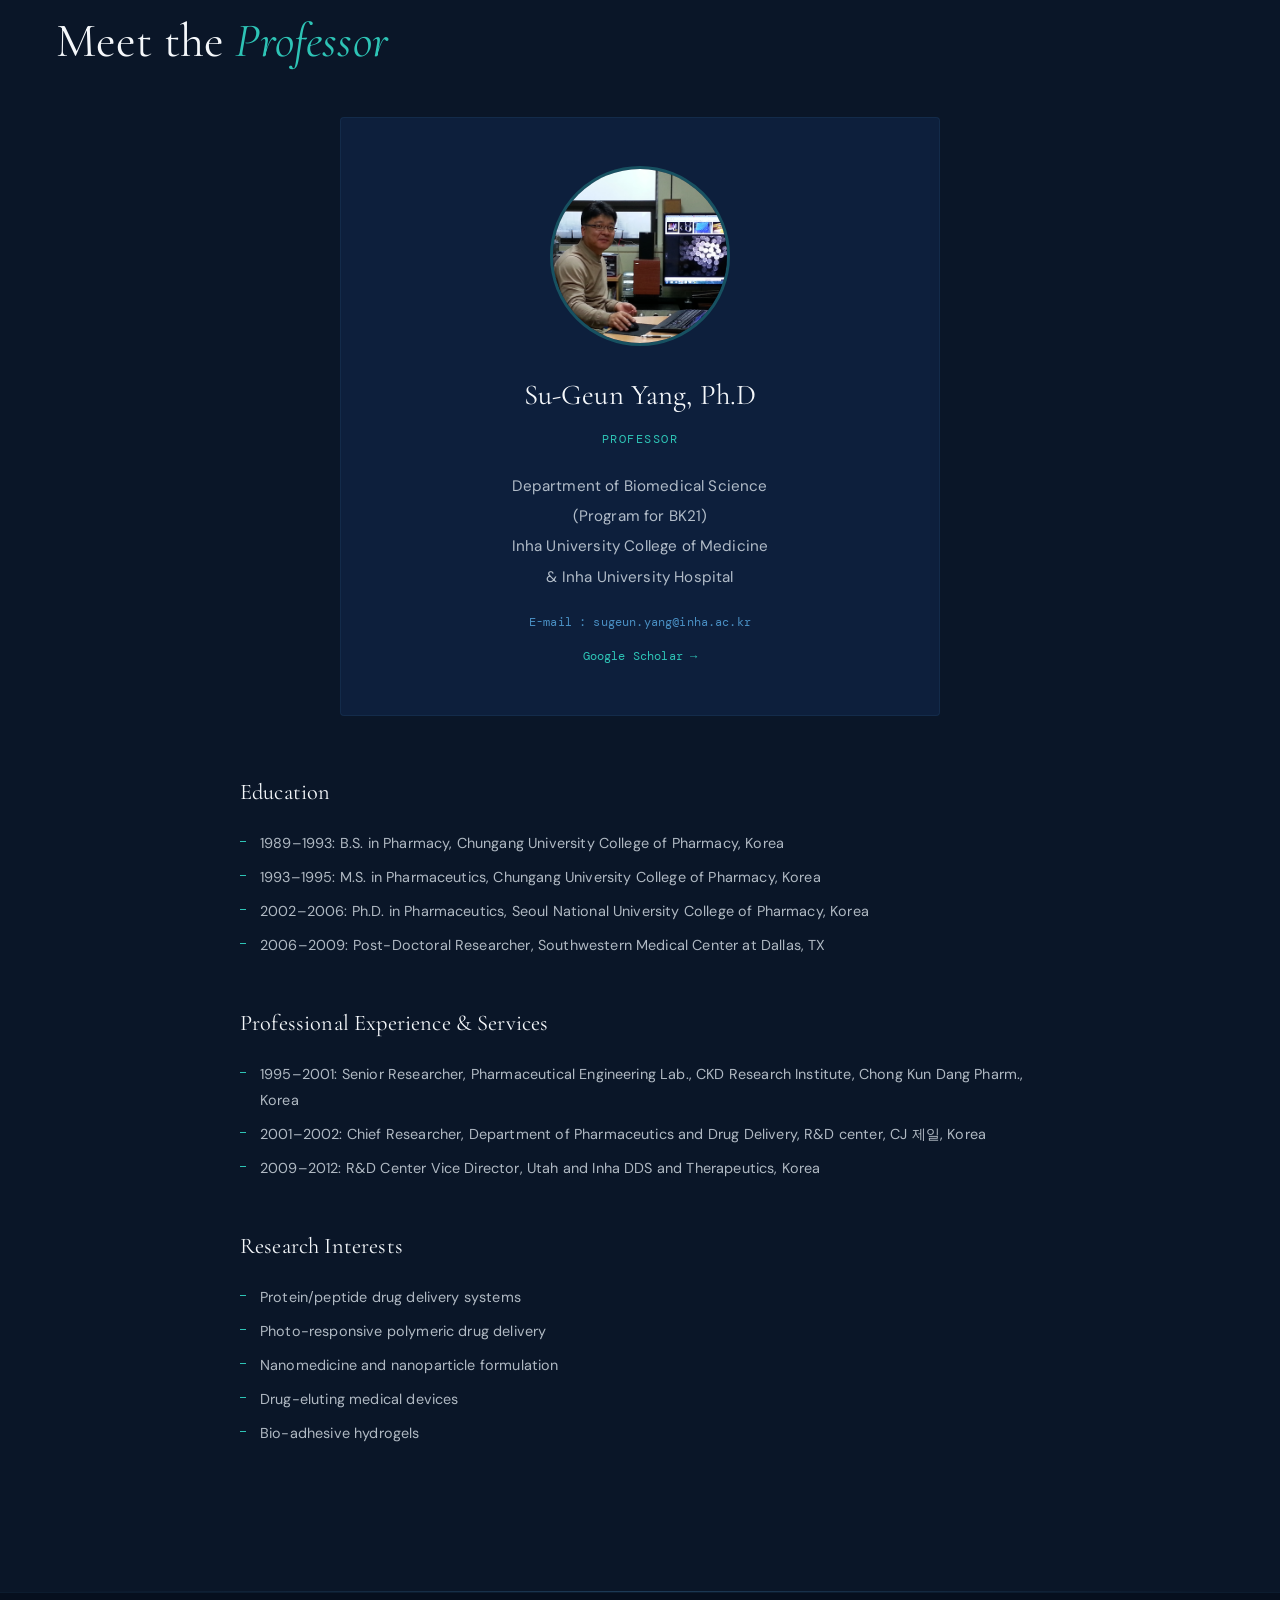
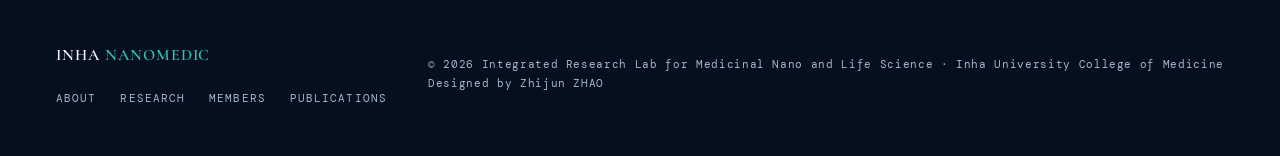
==== commit 9ba805f5: "Update 3 pillars on homepage + about to match new research topics Old: Nanomedicine & Formulation, D" ====
--- a/about.html
+++ b/about.html
@@ -56,16 +56,16 @@
 
       <div class="intro-pillars fade-in">
         <div class="pillar">
-          <div class="pillar-title">Nanomedicine &amp; Formulation</div>
-          <p>Photo-responsive nanoparticles, sustained release drug formulation, and protein/peptide drug delivery systems.</p>
+          <div class="pillar-title">Drug Delivery Systems</div>
+          <p>Cancer vaccines, organelle-targeting technology, and intelligent polymer nanoparticles for sequential release of gene therapeutics and chemotherapeutics in the tumor microenvironment.</p>
         </div>
         <div class="pillar">
-          <div class="pillar-title">Drug Delivery Systems</div>
-          <p>Microparticle systems, hydrogel platforms, miRNA delivery for cancer therapy, and embolization therapy.</p>
+          <div class="pillar-title">Space Medicine</div>
+          <p>Utilizing space-accelerated aging environments for anti-aging target discovery and drug screening for neurodegenerative and muscular diseases. Countermeasures against space radiation.</p>
         </div>
         <div class="pillar">
-          <div class="pillar-title">Biomaterial Engineering</div>
-          <p>Bio-adhesive hydrogels, drug-combined medical devices, polymer coating for stents and restenosis prevention.</p>
+          <div class="pillar-title">Smart Medical Devices</div>
+          <p>Stimuli-responsive polymer-coated implantable devices that release drugs on-demand via ultrasound, magnetic fields, or light for targeted cancer therapy.</p>
         </div>
       </div>
     </div>
--- a/css/style.css
+++ b/css/style.css
@@ -23,6 +23,7 @@
   --text-primary: #f5f8fb;
   --text-secondary: rgba(232,240,247,0.75);
   --text-dim: rgba(232,240,247,0.65);
+  --nav-height: 62px;
 }
 
 /* ── RESET ── */
@@ -229,7 +230,7 @@
 
 /* ── STATS BAR ── */
 .stats-bar {
-  display: grid; grid-template-columns: repeat(4, 1fr);
+  display: grid; grid-template-columns: repeat(3, 1fr);
   background: var(--deep); border-top: 1px solid var(--border);
   border-bottom: 1px solid var(--border);
 }
@@ -435,13 +436,7 @@
   border-color: var(--teal);
   transform: scale(1.03);
 }
-.member-avatar {
-  width: 100px; height: 100px; border-radius: 50%;
-  margin: 0 auto 20px;
-  background: linear-gradient(135deg, var(--blue), var(--teal));
-  display: flex; align-items: center; justify-content: center;
-  font-family: 'Cormorant Garamond', serif; font-size: 2rem; color: white;
-}
+/* member-avatar removed — unused */
 .member-name {
   font-family: 'Cormorant Garamond', serif; font-size: 1.25rem;
   margin-bottom: 4px;
@@ -461,18 +456,6 @@
   word-break: break-all;
 }
 
-/* PI (Professor) card — wider */
-.member-card.pi {
-  grid-column: span 2;
-  display: grid; grid-template-columns: auto 1fr;
-  text-align: left; gap: 32px; padding: 36px;
-  align-items: center;
-}
-.member-card.pi .member-photo,
-.member-card.pi .member-avatar {
-  margin: 0; width: 120px; height: 120px;
-}
-.member-card.pi .member-name { font-size: 1.4rem; }
 
 /* Category headings for member sections */
 .member-category {
@@ -513,34 +496,7 @@
 }
 .map-embed iframe { width: 100%; height: 100%; border: 0; filter: grayscale(0.4) brightness(0.8); }
 
-/* ── GALLERY GRID ── */
-.gallery-grid {
-  display: grid; grid-template-columns: repeat(3, 1fr); gap: 4px;
-  margin-top: 56px;
-}
-.gallery-item {
-  position: relative; overflow: hidden;
-  aspect-ratio: 4/3; background: var(--deep);
-  cursor: pointer;
-  border-radius: 4px;
-}
-.gallery-item img {
-  width: 100%; height: 100%; object-fit: cover;
-  transition: transform 0.4s, filter 0.4s;
-}
-.gallery-item:hover img { transform: scale(1.05); filter: brightness(0.7); }
-.gallery-caption {
-  position: absolute; bottom: 0; left: 0; right: 0;
-  padding: 16px;
-  background: linear-gradient(transparent, rgba(10,22,40,0.9));
-  transform: translateY(100%);
-  transition: transform 0.3s;
-}
-.gallery-item:hover .gallery-caption { transform: translateY(0); }
-.gallery-caption span {
-  font-family: 'DM Mono', monospace; font-size: 0.72rem;
-  color: var(--white); letter-spacing: 0.08em;
-}
+/* gallery classes removed — page uses "Coming soon" */
 
 /* ── FACILITIES ── */
 .facility-grid {
@@ -591,30 +547,7 @@
   font-size: 0.92rem; color: var(--muted); line-height: 1.75;
 }
 
-/* ── NEWS ITEMS ── */
-.news-list {
-  margin-top: 56px; display: flex; flex-direction: column;
-}
-.news-item {
-  display: grid; grid-template-columns: 120px 1fr;
-  gap: 24px; padding: 28px 0;
-  border-bottom: 1px solid var(--border-light);
-}
-.news-date {
-  font-family: 'DM Mono', monospace; font-size: 0.72rem;
-  color: var(--teal); letter-spacing: 0.08em; padding-top: 4px;
-}
-.news-title {
-  font-family: 'Cormorant Garamond', serif;
-  font-size: 1.2rem; margin-bottom: 6px; line-height: 1.4;
-}
-.news-desc { font-size: 0.92rem; color: var(--muted); line-height: 1.7; }
-.news-tag {
-  display: inline-block; margin-top: 8px;
-  font-family: 'DM Mono', monospace; font-size: 0.68rem;
-  letter-spacing: 0.1em; text-transform: uppercase;
-  padding: 2px 8px; border: 1px solid rgba(46,196,182,0.3); color: var(--teal);
-}
+/* news classes removed — page uses "Coming soon" */
 
 /* ── PATENT TABLE ── */
 .patent-table {
@@ -624,7 +557,7 @@
 }
 .patent-table thead {
   position: sticky;
-  top: 62px;
+  top: var(--nav-height);
   z-index: 10;
   background: var(--deep);
 }
@@ -706,12 +639,7 @@
 .fade-in.visible {
   opacity: 1; transform: translateY(0);
 }
-/* Safari/Mac fallback: if JS doesn't trigger, show content after 3s */
-@supports (-webkit-touch-callout: none) {
-  .fade-in { animation: safariFallback 0.6s ease 3s forwards; }
-}
-@keyframes safariFallback { to { opacity: 1; transform: translateY(0); } }
-/* Also ensure page-hero content is ALWAYS visible (critical above-fold) */
+/* Hero content always visible (critical above-fold, no JS dependency) */
 .page-hero-content.fade-in,
 .hero-content .fade-in,
 .hero .fade-in { animation: fadeUpImmediate 0.7s ease forwards; }
@@ -754,7 +682,9 @@
 /* ── ACCESSIBILITY ── */
 @media (prefers-reduced-motion: reduce) {
   .hero-dots, .page-hero-dots { animation: none; }
+  .hero-bg::after, .page-hero-bg::after { animation: none; }
   .fade-in { opacity: 1; transform: none; transition: none; }
+  html { scroll-behavior: auto; }
 }
 
 /* ══════════════════════════════════════════════════
@@ -776,9 +706,6 @@
   .intro-grid { gap: 48px; }
   .stats-bar { grid-template-columns: repeat(2, 1fr); }
 
-  .member-card.pi { grid-column: span 1; grid-template-columns: 1fr; text-align: center; }
-  .member-card.pi .member-photo,
-  .member-card.pi .member-avatar { margin: 0 auto; }
 
   /* Tablet: make publication table more compact */
   .patent-table td { padding: 14px 12px; font-size: 0.84rem; }
@@ -793,6 +720,7 @@
 
 /* ── PHONE LANDSCAPE / SMALL TABLET ── */
 @media (max-width: 768px) {
+  :root { --nav-height: 52px; }
   /* Nav — touch-friendly hamburger */
   nav { padding: 14px 20px; }
   nav.scrolled { padding: 10px 20px; }
@@ -849,7 +777,6 @@
   .member-photo { width: 110px; height: 110px; }
   .member-avatar { width: 110px; height: 110px; }
   .member-card { padding: 28px 20px; }
-  .member-card.pi { grid-column: span 2; }
 
   /* Home page pub preview */
   .pub-item { grid-template-columns: 56px 1fr; gap: 12px; }
@@ -945,7 +872,6 @@
   .member-photo { width: 120px; height: 120px; }
   .member-avatar { width: 120px; height: 120px; font-size: 2.4rem; }
   .member-card { padding: 32px 24px; }
-  .member-card.pi { grid-column: span 1; }
   .member-name { font-size: 1.15rem; }
 
   /* Pub tabs: wrap and fill */
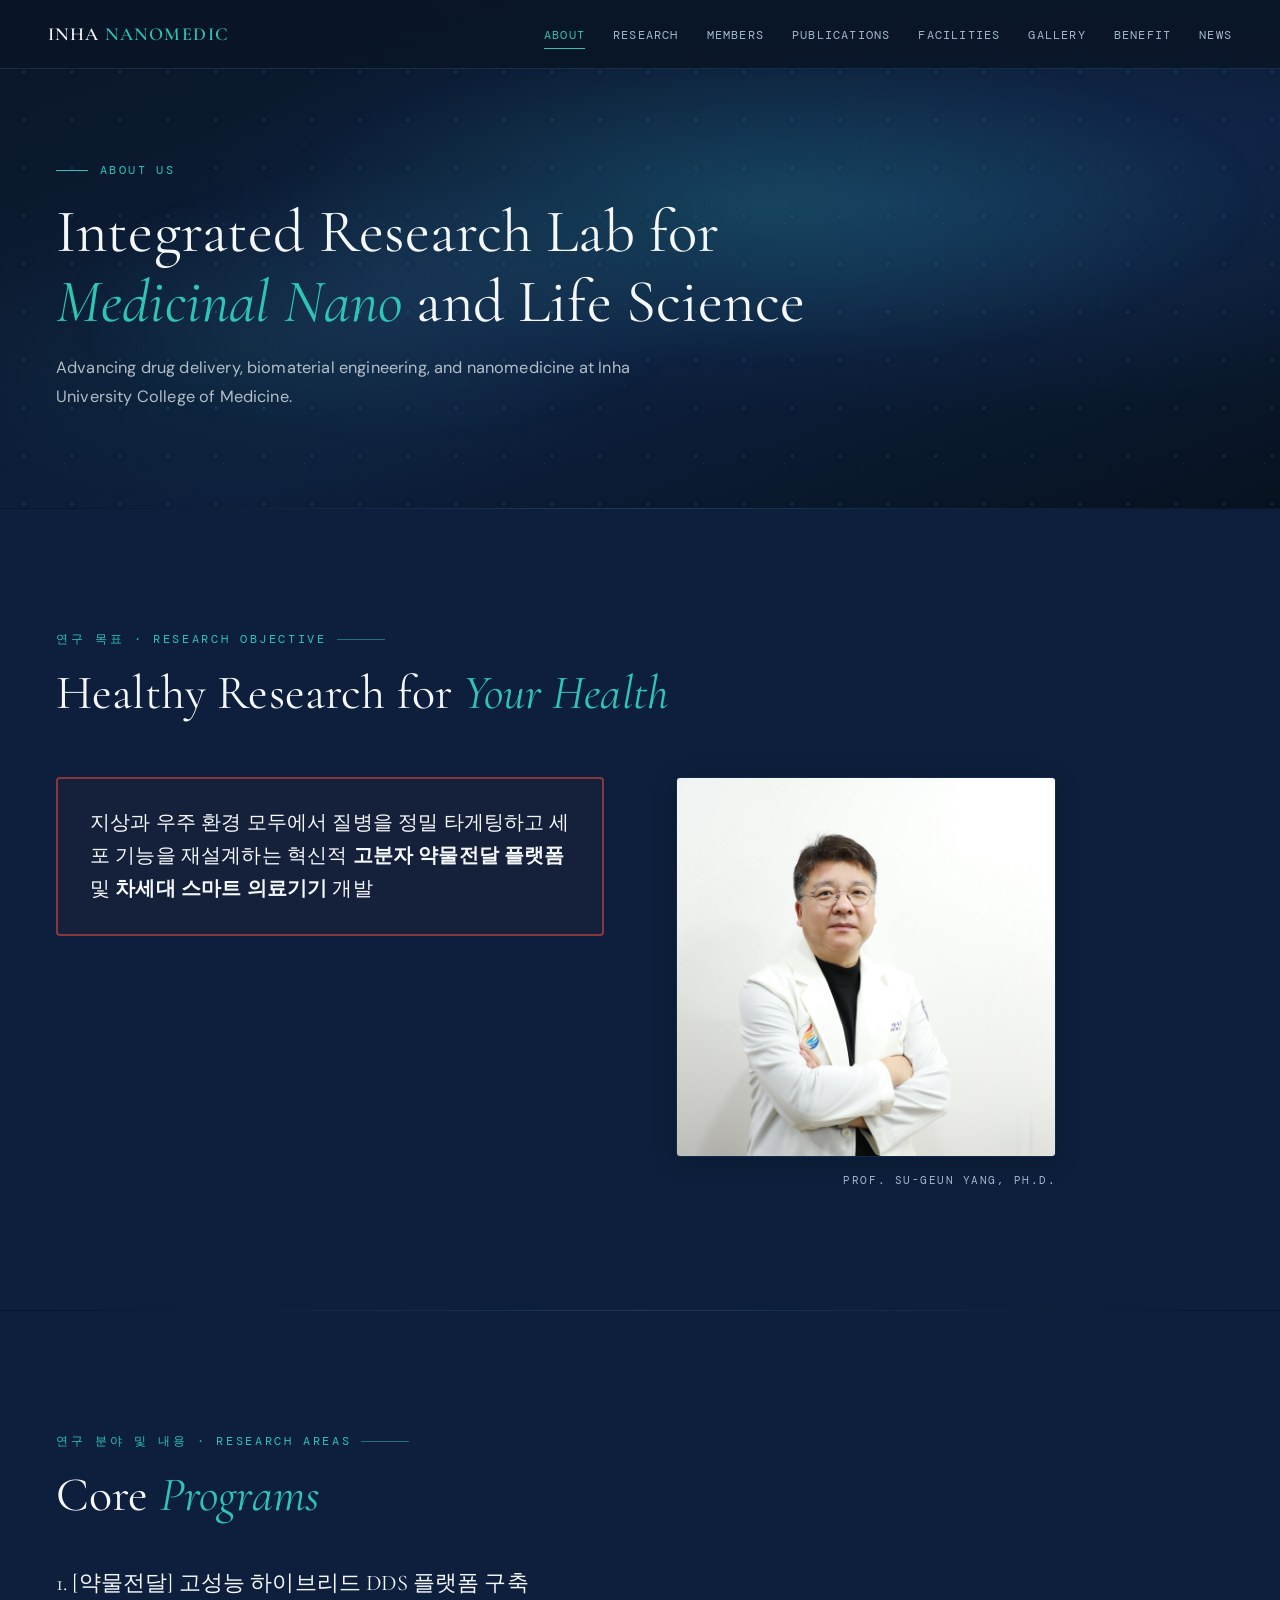
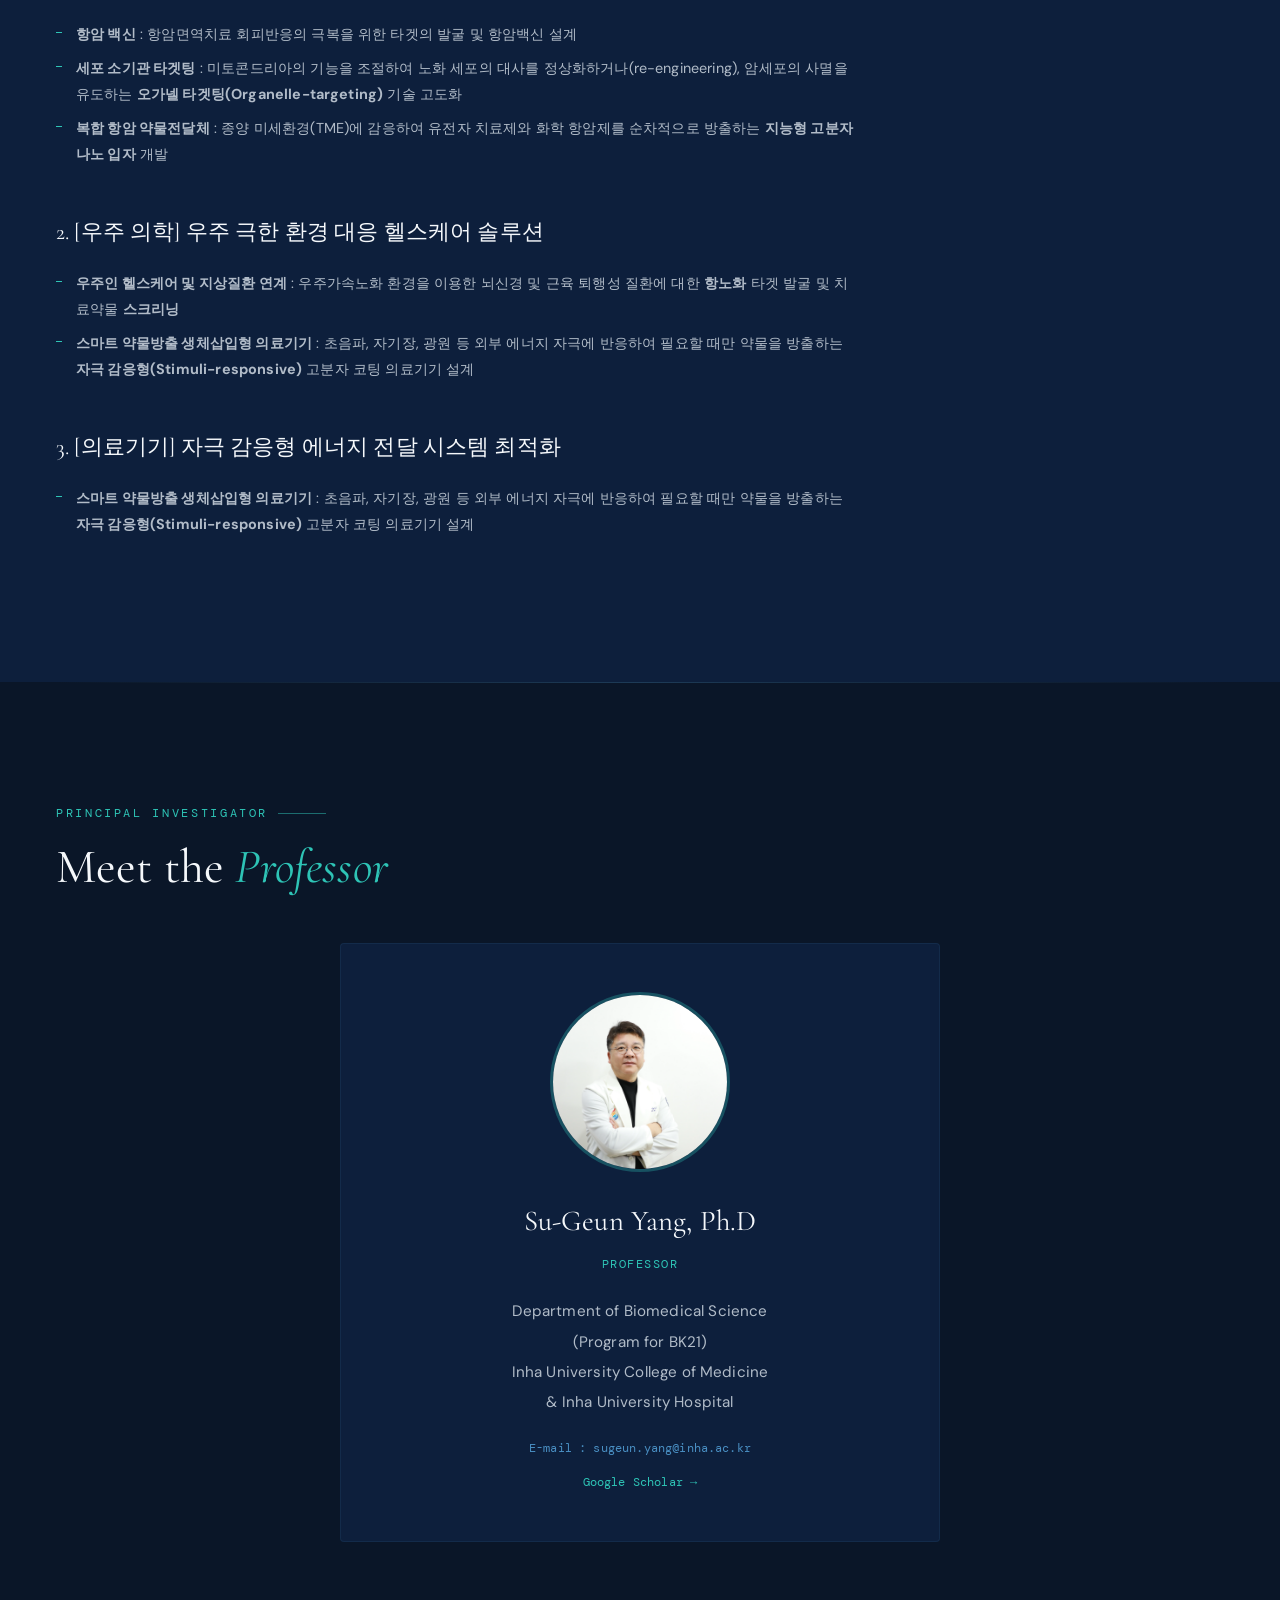
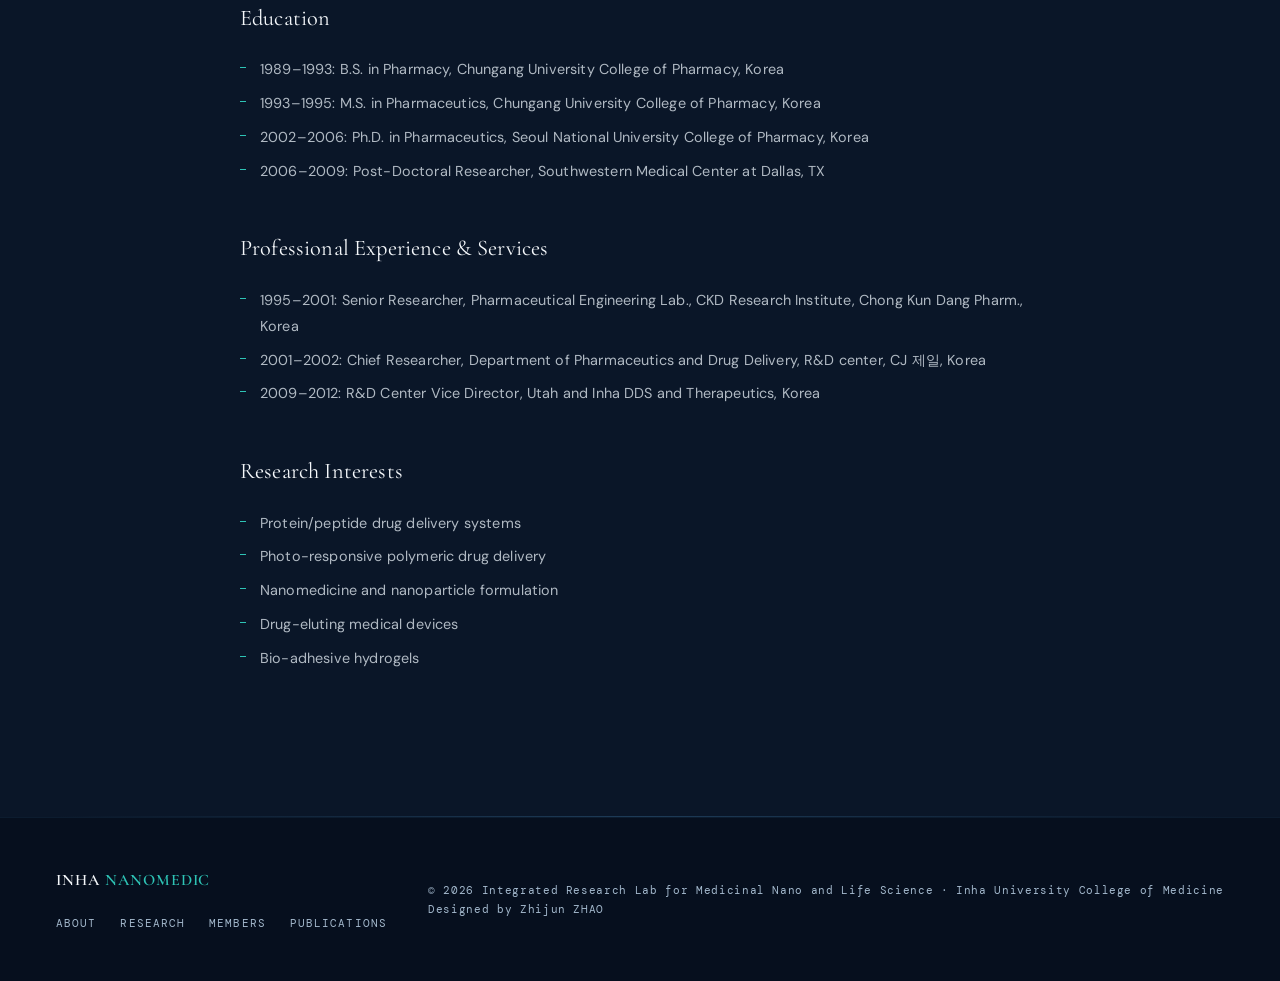
==== commit 05024c42: "Apply Prof Yang feedback from 260411 notebook homepage (index.html): - Remove "Scientific Focus" res" ====
--- a/about.html
+++ b/about.html
@@ -42,32 +42,56 @@
 
   <div class="divider"></div>
 
-  <!-- ═══ INTRODUCTION ═══ -->
+  <!-- ═══ 연구 목표 (RESEARCH OBJECTIVE) ═══ -->
   <section class="intro">
-    <div class="section-label fade-in">Introduction</div>
+    <div class="section-label fade-in">연구 목표 · Research Objective</div>
     <h2 class="section-title fade-in">Healthy Research for <em>Your Health</em></h2>
 
     <div class="intro-grid">
-      <div class="intro-text content-block fade-in">
-        <p>Our laboratory mainly deals with drug synthesis, medical device design, biomaterial synthesis and preparation to contribute to the medical industry.</p>
-        <p>We are conducting the challenge of drug delivery, macromolecular oral delivery such as protein and peptide &mdash; researching platforms for a new drug delivery system, and ultimately striving to develop patient convenience and advancement in the medical industry.</p>
-        <p>Located at Jungsuk Bldg B-501, Inha University College of Medicine, Incheon, Korea &mdash; we welcome students passionate about biomedicine and nanoscience.</p>
+      <div class="intro-text fade-in">
+        <div style="border: 2px solid rgba(231, 76, 60, 0.55); background: rgba(231, 76, 60, 0.04); padding: 28px 32px; border-radius: 4px; font-family: 'Cormorant Garamond', serif; font-size: 1.25rem; line-height: 1.65; color: var(--white);">
+          지상과 우주 환경 모두에서 질병을 정밀 타게팅하고 세포 기능을 재설계하는 혁신적 <strong>고분자 약물전달 플랫폼</strong> 및 <strong>차세대 스마트 의료기기</strong> 개발
+        </div>
       </div>
 
-      <div class="intro-pillars fade-in">
-        <div class="pillar">
-          <div class="pillar-title">Drug Delivery Systems</div>
-          <p>Cancer vaccines, organelle-targeting technology, and intelligent polymer nanoparticles for sequential release of gene therapeutics and chemotherapeutics in the tumor microenvironment.</p>
-        </div>
-        <div class="pillar">
-          <div class="pillar-title">Space Medicine</div>
-          <p>Utilizing space-accelerated aging environments for anti-aging target discovery and drug screening for neurodegenerative and muscular diseases. Countermeasures against space radiation.</p>
-        </div>
-        <div class="pillar">
-          <div class="pillar-title">Smart Medical Devices</div>
-          <p>Stimuli-responsive polymer-coated implantable devices that release drugs on-demand via ultrasound, magnetic fields, or light for targeted cancer therapy.</p>
-        </div>
+      <div class="fade-in" style="text-align: center;">
+        <img src="assets/images/members/prof-yang-hires.png"
+             alt="Prof. Su-Geun Yang"
+             style="width: 100%; max-width: 380px; border-radius: 4px; border: 1px solid var(--border-light); box-shadow: 0 4px 24px rgba(0,0,0,0.2);">
+        <div style="margin-top: 14px; font-family: 'DM Mono', monospace; font-size: 0.68rem; letter-spacing: 0.14em; text-transform: uppercase; color: var(--muted);">Prof. Su-Geun Yang, Ph.D.</div>
       </div>
+    </div>
+  </section>
+
+  <div class="divider"></div>
+
+  <!-- ═══ 연구 분야 및 내용 (RESEARCH AREAS) ═══ -->
+  <section style="background: var(--deep);">
+    <div class="section-label fade-in">연구 분야 및 내용 · Research Areas</div>
+    <h2 class="section-title fade-in">Core <em>Programs</em></h2>
+
+    <div class="content-block fade-in">
+      <h3>1. [약물전달] 고성능 하이브리드 DDS 플랫폼 구축</h3>
+      <ul>
+        <li><strong>항암 백신</strong> : 항암면역치료 회피반응의 극복을 위한 타겟의 발굴 및 항암백신 설계</li>
+        <li><strong>세포 소기관 타겟팅</strong> : 미토콘드리아의 기능을 조절하여 노화 세포의 대사를 정상화하거나(re-engineering), 암세포의 사멸을 유도하는 <strong>오가넬 타겟팅(Organelle-targeting)</strong> 기술 고도화</li>
+        <li><strong>복합 항암 약물전달체</strong> : 종양 미세환경(TME)에 감응하여 유전자 치료제와 화학 항암제를 순차적으로 방출하는 <strong>지능형 고분자 나노 입자</strong> 개발</li>
+      </ul>
+    </div>
+
+    <div class="content-block fade-in">
+      <h3>2. [우주 의학] 우주 극한 환경 대응 헬스케어 솔루션</h3>
+      <ul>
+        <li><strong>우주인 헬스케어 및 지상질환 연계</strong> : 우주가속노화 환경을 이용한 뇌신경 및 근육 퇴행성 질환에 대한 <strong>항노화</strong> 타겟 발굴 및 치료약물 <strong>스크리닝</strong></li>
+        <li><strong>스마트 약물방출 생체삽입형 의료기기</strong> : 초음파, 자기장, 광원 등 외부 에너지 자극에 반응하여 필요할 때만 약물을 방출하는 <strong>자극 감응형(Stimuli-responsive)</strong> 고분자 코팅 의료기기 설계</li>
+      </ul>
+    </div>
+
+    <div class="content-block fade-in">
+      <h3>3. [의료기기] 자극 감응형 에너지 전달 시스템 최적화</h3>
+      <ul>
+        <li><strong>스마트 약물방출 생체삽입형 의료기기</strong> : 초음파, 자기장, 광원 등 외부 에너지 자극에 반응하여 필요할 때만 약물을 방출하는 <strong>자극 감응형(Stimuli-responsive)</strong> 고분자 코팅 의료기기 설계</li>
+      </ul>
     </div>
   </section>
 
@@ -81,7 +105,7 @@
     <!-- Centered profile card (matching Wix layout) -->
     <div class="fade-in" style="max-width: 600px; margin: 48px auto 0; text-align: center;">
       <div class="member-card" style="padding: 48px 40px; border: 1px solid var(--border-light);">
-        <img src="assets/images/members/prof-yang-wix.png" alt="Prof. Su-Geun Yang"
+        <img src="assets/images/members/prof-yang-hires.png" alt="Prof. Su-Geun Yang"
              style="width: 180px; height: 180px; border-radius: 50%; object-fit: cover; margin: 0 auto 24px; display: block; border: 3px solid rgba(46,196,182,0.3);">
         <div class="member-name" style="font-size: 1.8rem; margin-bottom: 8px;">Su-Geun Yang, Ph.D</div>
         <div class="member-role" style="font-size: 0.78rem; margin-bottom: 20px;">Professor</div>
@@ -95,7 +119,7 @@
           E-mail : <a href="mailto:sugeun.yang@inha.ac.kr" style="color: var(--accent);">sugeun.yang@inha.ac.kr</a>
         </div>
         <div style="margin-top: 12px; font-family: 'DM Mono', monospace; font-size: 0.75rem;">
-          <a href="https://scholar.google.com/citations?user=X1B7JX8AAAAJ&hl=en" target="_blank" style="color: var(--teal); text-decoration: none;">Google Scholar &rarr;</a>
+          <a href="https://scholar.google.com/citations?user=X1B7JX8AAAAJ&hl=en" target="_blank" rel="noopener noreferrer" style="color: var(--teal); text-decoration: none;">Google Scholar &rarr;</a>
         </div>
       </div>
     </div>
--- a/css/style.css
+++ b/css/style.css
@@ -338,23 +338,63 @@
 /* ── RESEARCH CARDS ── */
 .research { background: var(--navy); }
 .research-grid {
-  display: grid; grid-template-columns: repeat(3, 1fr); gap: 16px;
+  display: grid; grid-template-columns: repeat(2, 1fr); gap: 20px;
   margin-top: 56px;
   max-width: 1200px;
 }
 .research-card {
   background: var(--deep);
-  padding: 40px 36px;
+  padding: 0;
   position: relative; overflow: hidden;
   cursor: default;
   border: 1px solid var(--border);
   border-radius: 4px;
-}
+  display: flex;
+  flex-direction: column;
+}
+.research-card:last-child {
+  grid-column: 1 / -1;
+  max-width: 600px;
+}
+
+/* Research card image — full-bleed with fade */
+.card-img {
+  width: 100%;
+  aspect-ratio: 16 / 9;
+  object-fit: cover;
+  display: block;
+  border-radius: 4px 4px 0 0;
+}
+/* Gradient overlay to dissolve black image edge into card bg */
+.card-img + .card-num::before {
+  content: '';
+  display: block;
+  height: 40px;
+  margin-top: -40px;
+  margin-bottom: 20px;
+  margin-left: -36px;
+  margin-right: -36px;
+  background: linear-gradient(to bottom, transparent, var(--deep));
+  pointer-events: none;
+}
+
 .card-num {
   font-family: 'Cormorant Garamond', serif; font-size: 3.5rem;
-  font-weight: 300; color: rgba(74,144,196,0.15);
+  font-weight: 300; color: rgba(74,144,196,0.2);
   line-height: 1; margin-bottom: 20px;
-}
+  position: absolute;
+  top: 140px; left: 20px; z-index: 3;
+  text-shadow: 0 2px 12px rgba(0,0,0,0.5);
+}
+
+/* Card text content gets padding */
+.card-title,
+.card-desc,
+.card-tags {
+  padding-left: 36px;
+  padding-right: 36px;
+}
+.card-tags { padding-bottom: 40px; }
 .card-title {
   font-family: 'Cormorant Garamond', serif; font-size: 1.35rem;
   font-weight: 400; margin-bottom: 12px; line-height: 1.3;
@@ -456,6 +496,97 @@
   word-break: break-all;
 }
 
+/* ── Graduate students grid — 3-col variant for featured card ── */
+.members-grid--grad { grid-template-columns: repeat(3, 1fr); }
+
+/* ── Featured member card — horizontal photo + content layout ── */
+.member-card--feature {
+  grid-column: 1 / -1;
+  display: grid;
+  grid-template-columns: 200px 1fr;
+  gap: 48px;
+  padding: 44px 48px;
+  text-align: left;
+  align-items: start;
+}
+.member-card--feature .member-photo {
+  width: 180px; height: 180px;
+  border-radius: 50%;
+  margin: 0;
+}
+.member-feature-body {
+  min-width: 0;
+}
+.member-card--feature .member-name,
+.member-card--feature .member-name-kr,
+.member-card--feature .member-role {
+  text-align: left;
+}
+.member-card--feature .member-name {
+  font-size: 1.6rem;
+  margin-bottom: 2px;
+}
+.member-card--feature .member-name-kr {
+  margin-bottom: 12px;
+}
+.member-card--feature .member-role {
+  margin-bottom: 18px;
+}
+.member-feature-label {
+  display: inline-block;
+  font-family: 'DM Mono', monospace;
+  font-size: 0.68rem;
+  letter-spacing: 0.18em;
+  text-transform: uppercase;
+  color: var(--teal);
+  padding-bottom: 10px;
+  border-bottom: 1px solid rgba(46,196,182,0.3);
+  margin: 4px 0 18px;
+}
+.member-feature-list {
+  margin: 0;
+  padding-left: 18px;
+  color: var(--muted);
+  font-size: 0.86rem;
+  line-height: 1.62;
+  column-count: 2;
+  column-gap: 40px;
+}
+.member-feature-list li {
+  margin-bottom: 10px;
+  break-inside: avoid;
+}
+
+/* Responsive — tablet: collapse to stacked photo + content, 2-col for others */
+@media (max-width: 1024px) {
+  .members-grid--grad { grid-template-columns: repeat(2, 1fr); }
+  .member-card--feature {
+    grid-template-columns: 1fr;
+    gap: 28px;
+    padding: 40px 32px;
+    text-align: center;
+  }
+  .member-card--feature .member-photo { margin: 0 auto; }
+  .member-card--feature .member-name,
+  .member-card--feature .member-name-kr,
+  .member-card--feature .member-role {
+    text-align: center;
+  }
+  .member-feature-label {
+    display: inline-block;
+  }
+  .member-feature-list {
+    column-count: 1;
+    text-align: left;
+    max-width: 560px;
+    margin: 0 auto;
+  }
+}
+@media (max-width: 768px) {
+  .members-grid--grad { grid-template-columns: 1fr; }
+  .member-card--feature { padding: 32px 24px; }
+}
+
 
 /* Category headings for member sections */
 .member-category {
@@ -498,7 +629,7 @@
 
 /* gallery classes removed — page uses "Coming soon" */
 
-/* ── FACILITIES ── */
+/* ── FACILITIES (legacy — kept for fallback) ── */
 .facility-grid {
   display: grid; grid-template-columns: repeat(2, 1fr); gap: 24px;
   margin-top: 56px;
@@ -518,6 +649,189 @@
 }
 .facility-icon {
   font-size: 1.6rem; margin-bottom: 12px;
+}
+
+/* ══════════════════════════════════════════════════
+   FACILITIES CATALOG — industrial/editorial layout
+   Stripped to equipment name + description only
+   (no specimen tags, no brand labels).
+   ══════════════════════════════════════════════════ */
+.facilities-catalog {
+  background: var(--deep);
+  padding: 120px 56px;
+  max-width: 100%;
+}
+
+/* Category heading */
+.fac-category {
+  display: flex;
+  align-items: flex-start;
+  gap: 36px;
+  margin: 96px auto 40px;
+  max-width: 1280px;
+  position: relative;
+}
+.fac-category:first-of-type { margin-top: 0; }
+
+.fac-category-label {
+  font-family: 'Cormorant Garamond', serif;
+  font-size: 6rem;
+  font-weight: 300;
+  font-style: italic;
+  line-height: 0.9;
+  color: transparent;
+  -webkit-text-stroke: 1px rgba(46,196,182,0.55);
+  letter-spacing: -0.02em;
+  flex: 0 0 auto;
+  min-width: 100px;
+  text-align: center;
+  user-select: none;
+}
+
+.fac-category-title {
+  flex: 1;
+  padding-top: 20px;
+  border-top: 1px solid rgba(74,144,196,0.25);
+  padding-left: 0;
+}
+.fac-cat-mono {
+  font-family: 'DM Mono', monospace;
+  font-size: 0.72rem;
+  letter-spacing: 0.2em;
+  text-transform: uppercase;
+  color: var(--teal);
+  margin-bottom: 8px;
+}
+.fac-category-title h2 {
+  font-family: 'Cormorant Garamond', serif;
+  font-size: clamp(1.8rem, 3.5vw, 2.6rem);
+  font-weight: 400;
+  line-height: 1.1;
+  color: var(--white);
+  margin: 0;
+}
+.fac-category-title h2 em {
+  font-style: italic;
+  color: var(--teal);
+}
+
+/* Grid of equipment items */
+.fac-grid {
+  display: grid;
+  grid-template-columns: repeat(3, 1fr);
+  gap: 2px;
+  max-width: 1280px;
+  margin: 0 auto 40px;
+  background: rgba(74,144,196,0.15);
+  border: 1px solid rgba(74,144,196,0.15);
+}
+
+/* Individual equipment card */
+.fac-item {
+  background: var(--navy);
+  margin: 0;
+  display: flex;
+  flex-direction: column;
+  position: relative;
+  overflow: hidden;
+  transition: background 0.3s;
+}
+.fac-item:hover {
+  background: #0c1a30;
+}
+
+/* Photo frame */
+.fac-photo {
+  position: relative;
+  width: 100%;
+  aspect-ratio: 4 / 3;
+  background: #000;
+  overflow: hidden;
+  border-bottom: 1px solid rgba(74,144,196,0.15);
+}
+.fac-photo img {
+  width: 100%;
+  height: 100%;
+  object-fit: cover;
+  filter: saturate(0.92) brightness(0.92);
+  transition: transform 0.6s ease, filter 0.4s ease;
+}
+.fac-item:hover .fac-photo img {
+  transform: scale(1.04);
+  filter: saturate(1.05) brightness(1);
+}
+
+/* Caption */
+.fac-item figcaption {
+  padding: 24px 24px 28px;
+  display: flex;
+  flex-direction: column;
+  gap: 6px;
+  flex: 1;
+}
+.fac-name {
+  font-family: 'Cormorant Garamond', serif;
+  font-size: 1.4rem;
+  font-weight: 400;
+  color: var(--white);
+  line-height: 1.25;
+  margin: 0 0 8px;
+}
+.fac-desc {
+  font-size: 0.85rem;
+  line-height: 1.65;
+  color: var(--muted);
+  margin: 0;
+}
+
+/* Subtle teal accent line on hover */
+.fac-item::after {
+  content: '';
+  position: absolute;
+  top: 0; left: 0;
+  width: 100%;
+  height: 2px;
+  background: linear-gradient(90deg, var(--teal), var(--accent));
+  transform: scaleX(0);
+  transform-origin: left;
+  transition: transform 0.4s ease;
+  z-index: 3;
+}
+.fac-item:hover::after {
+  transform: scaleX(1);
+}
+
+/* Responsive — tablet */
+@media (max-width: 1024px) {
+  .facilities-catalog { padding: 80px 40px; }
+  .fac-grid { grid-template-columns: repeat(2, 1fr); }
+  .fac-category-label { font-size: 5rem; min-width: 80px; }
+  .fac-category { gap: 24px; margin: 72px auto 32px; }
+}
+
+/* Responsive — mobile */
+@media (max-width: 768px) {
+  .facilities-catalog { padding: 60px 20px; }
+  .fac-grid { grid-template-columns: 1fr; }
+  .fac-category {
+    gap: 16px;
+    margin: 56px auto 28px;
+    flex-direction: row;
+    align-items: flex-start;
+  }
+  .fac-category-label {
+    font-size: 3.6rem;
+    min-width: 60px;
+  }
+  .fac-category-title { padding-top: 14px; }
+  .fac-cat-mono { font-size: 0.68rem; }
+  .fac-category-title h2 { font-size: 1.6rem; }
+  .fac-name { font-size: 1.25rem; }
+  .fac-item figcaption { padding: 20px 20px 24px; }
+}
+@media (max-width: 480px) {
+  .facilities-catalog { padding: 48px 16px; }
+  .fac-category-label { font-size: 2.8rem; min-width: 44px; }
 }
 
 /* ── BENEFIT CARDS ── */
@@ -699,7 +1013,7 @@
   .divider { margin: 0 40px; }
   footer { padding: 40px; }
 
-  .research-grid { grid-template-columns: repeat(2, 1fr); }
+  .research-grid { grid-template-columns: 1fr; }
   .members-grid { grid-template-columns: repeat(3, 1fr); gap: 20px; }
   .benefit-grid { grid-template-columns: repeat(2, 1fr); }
   .facility-grid { grid-template-columns: 1fr; }
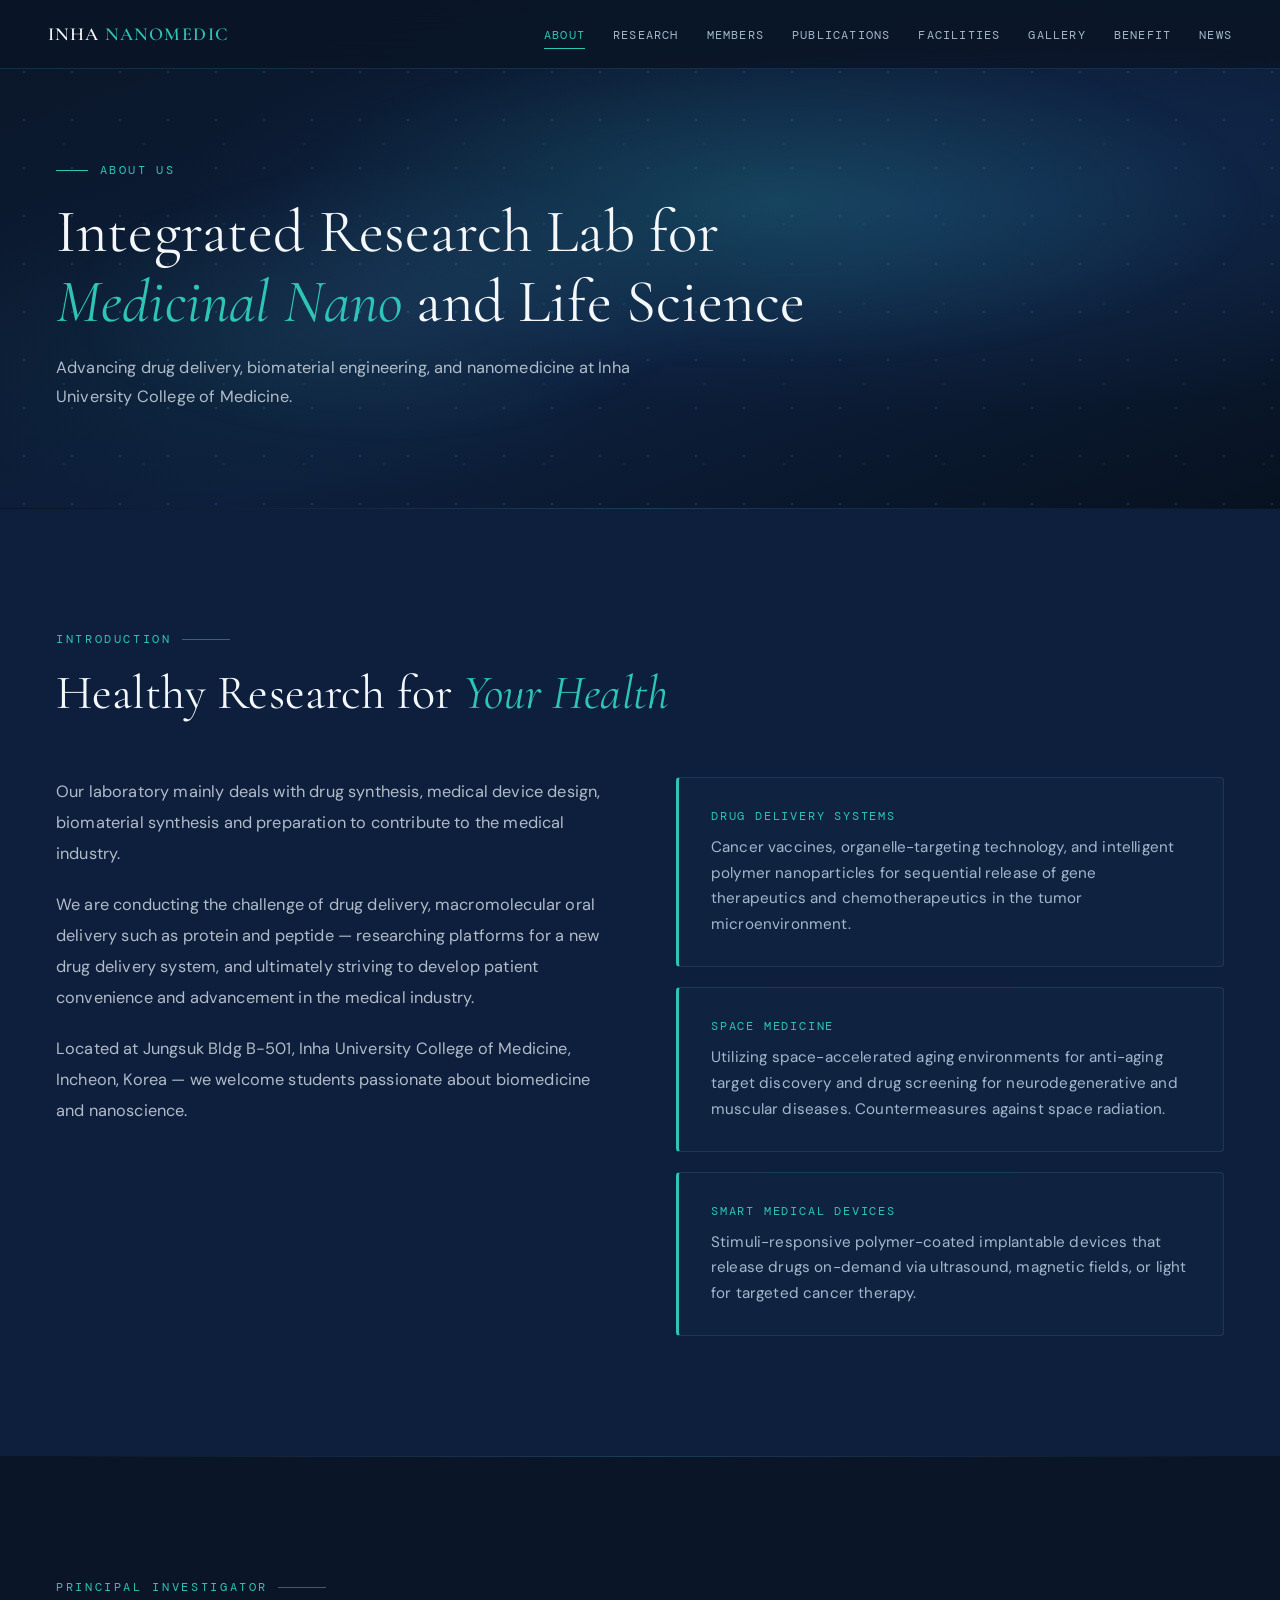
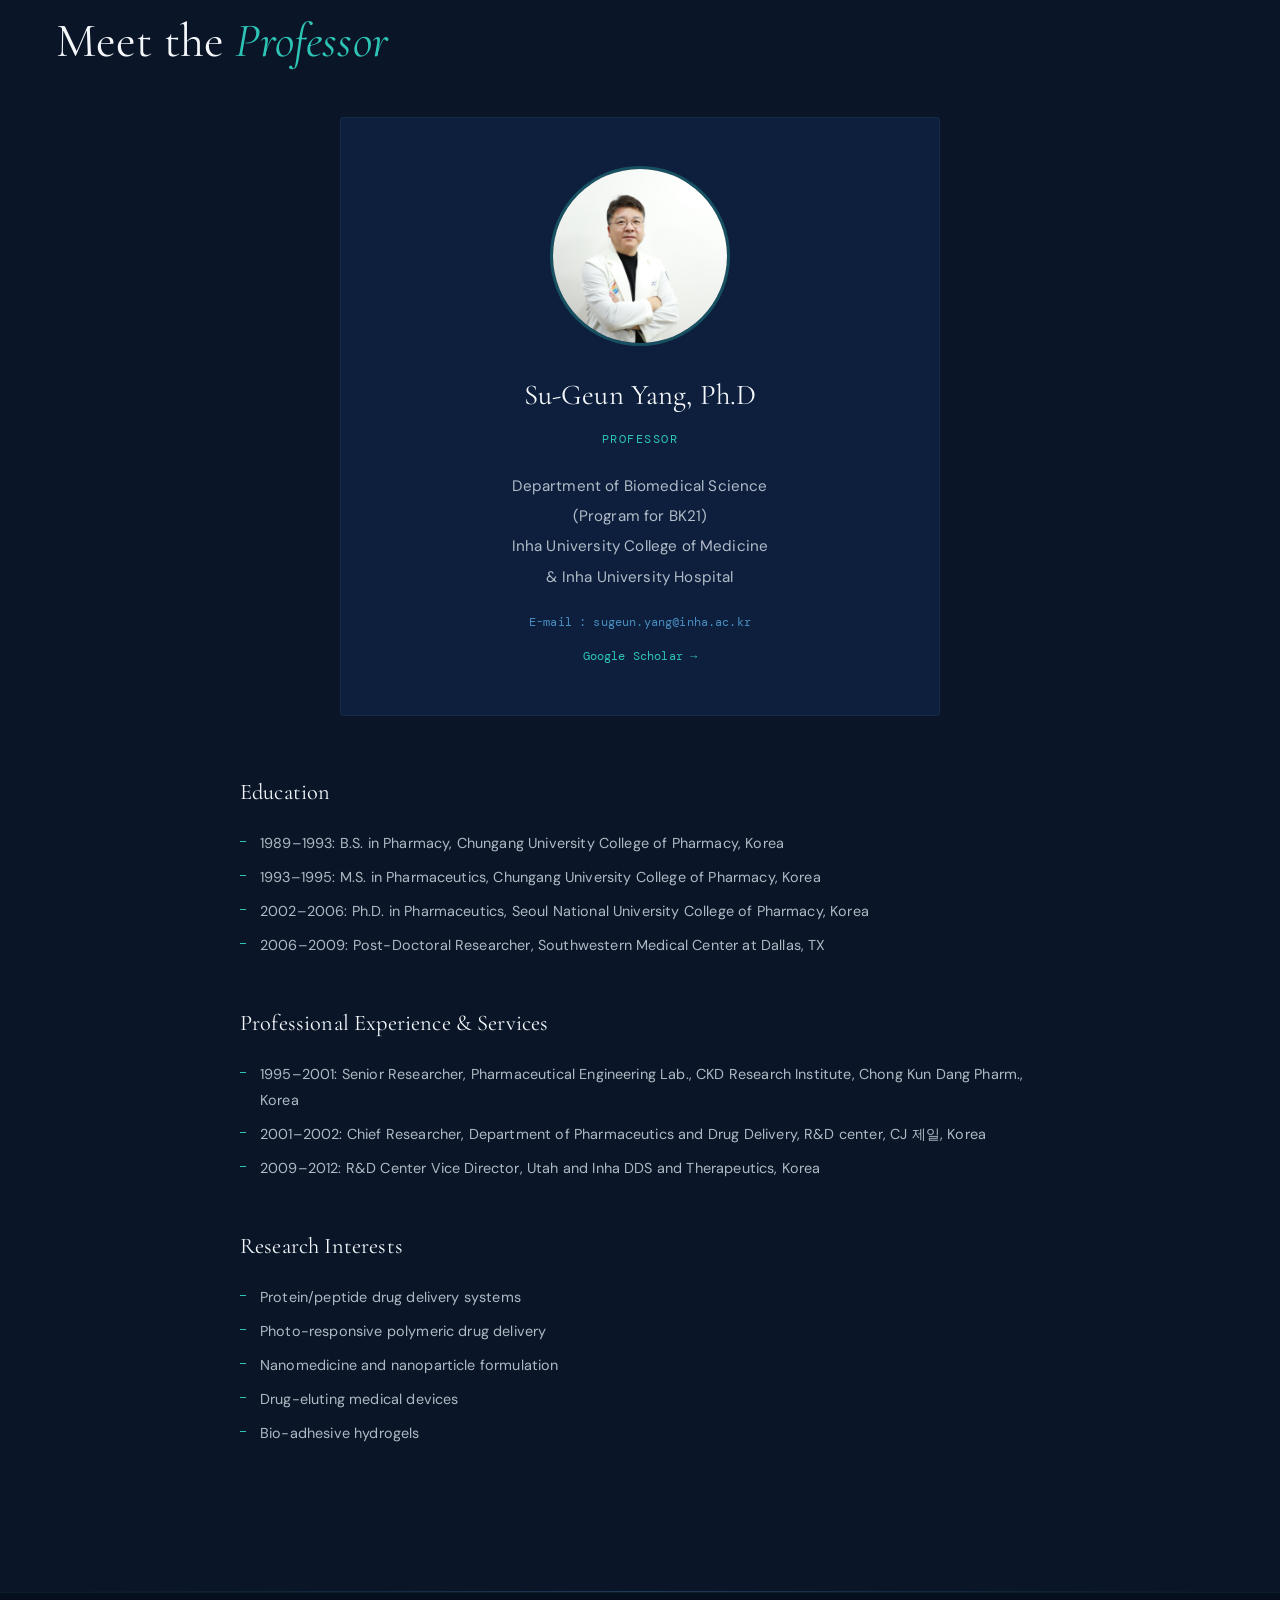
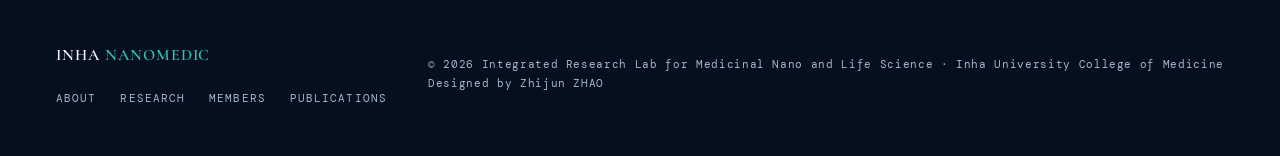
==== commit fef96cd0: "Move Korean research content from About to Homepage I misread the earlier feedback. Prof Yang wanted" ====
--- a/about.html
+++ b/about.html
@@ -42,56 +42,32 @@
 
   <div class="divider"></div>
 
-  <!-- ═══ 연구 목표 (RESEARCH OBJECTIVE) ═══ -->
+  <!-- ═══ INTRODUCTION ═══ -->
   <section class="intro">
-    <div class="section-label fade-in">연구 목표 · Research Objective</div>
+    <div class="section-label fade-in">Introduction</div>
     <h2 class="section-title fade-in">Healthy Research for <em>Your Health</em></h2>
 
     <div class="intro-grid">
-      <div class="intro-text fade-in">
-        <div style="border: 2px solid rgba(231, 76, 60, 0.55); background: rgba(231, 76, 60, 0.04); padding: 28px 32px; border-radius: 4px; font-family: 'Cormorant Garamond', serif; font-size: 1.25rem; line-height: 1.65; color: var(--white);">
-          지상과 우주 환경 모두에서 질병을 정밀 타게팅하고 세포 기능을 재설계하는 혁신적 <strong>고분자 약물전달 플랫폼</strong> 및 <strong>차세대 스마트 의료기기</strong> 개발
+      <div class="intro-text content-block fade-in">
+        <p>Our laboratory mainly deals with drug synthesis, medical device design, biomaterial synthesis and preparation to contribute to the medical industry.</p>
+        <p>We are conducting the challenge of drug delivery, macromolecular oral delivery such as protein and peptide &mdash; researching platforms for a new drug delivery system, and ultimately striving to develop patient convenience and advancement in the medical industry.</p>
+        <p>Located at Jungsuk Bldg B-501, Inha University College of Medicine, Incheon, Korea &mdash; we welcome students passionate about biomedicine and nanoscience.</p>
+      </div>
+
+      <div class="intro-pillars fade-in">
+        <div class="pillar">
+          <div class="pillar-title">Drug Delivery Systems</div>
+          <p>Cancer vaccines, organelle-targeting technology, and intelligent polymer nanoparticles for sequential release of gene therapeutics and chemotherapeutics in the tumor microenvironment.</p>
+        </div>
+        <div class="pillar">
+          <div class="pillar-title">Space Medicine</div>
+          <p>Utilizing space-accelerated aging environments for anti-aging target discovery and drug screening for neurodegenerative and muscular diseases. Countermeasures against space radiation.</p>
+        </div>
+        <div class="pillar">
+          <div class="pillar-title">Smart Medical Devices</div>
+          <p>Stimuli-responsive polymer-coated implantable devices that release drugs on-demand via ultrasound, magnetic fields, or light for targeted cancer therapy.</p>
         </div>
       </div>
-
-      <div class="fade-in" style="text-align: center;">
-        <img src="assets/images/members/prof-yang-hires.png"
-             alt="Prof. Su-Geun Yang"
-             style="width: 100%; max-width: 380px; border-radius: 4px; border: 1px solid var(--border-light); box-shadow: 0 4px 24px rgba(0,0,0,0.2);">
-        <div style="margin-top: 14px; font-family: 'DM Mono', monospace; font-size: 0.68rem; letter-spacing: 0.14em; text-transform: uppercase; color: var(--muted);">Prof. Su-Geun Yang, Ph.D.</div>
-      </div>
-    </div>
-  </section>
-
-  <div class="divider"></div>
-
-  <!-- ═══ 연구 분야 및 내용 (RESEARCH AREAS) ═══ -->
-  <section style="background: var(--deep);">
-    <div class="section-label fade-in">연구 분야 및 내용 · Research Areas</div>
-    <h2 class="section-title fade-in">Core <em>Programs</em></h2>
-
-    <div class="content-block fade-in">
-      <h3>1. [약물전달] 고성능 하이브리드 DDS 플랫폼 구축</h3>
-      <ul>
-        <li><strong>항암 백신</strong> : 항암면역치료 회피반응의 극복을 위한 타겟의 발굴 및 항암백신 설계</li>
-        <li><strong>세포 소기관 타겟팅</strong> : 미토콘드리아의 기능을 조절하여 노화 세포의 대사를 정상화하거나(re-engineering), 암세포의 사멸을 유도하는 <strong>오가넬 타겟팅(Organelle-targeting)</strong> 기술 고도화</li>
-        <li><strong>복합 항암 약물전달체</strong> : 종양 미세환경(TME)에 감응하여 유전자 치료제와 화학 항암제를 순차적으로 방출하는 <strong>지능형 고분자 나노 입자</strong> 개발</li>
-      </ul>
-    </div>
-
-    <div class="content-block fade-in">
-      <h3>2. [우주 의학] 우주 극한 환경 대응 헬스케어 솔루션</h3>
-      <ul>
-        <li><strong>우주인 헬스케어 및 지상질환 연계</strong> : 우주가속노화 환경을 이용한 뇌신경 및 근육 퇴행성 질환에 대한 <strong>항노화</strong> 타겟 발굴 및 치료약물 <strong>스크리닝</strong></li>
-        <li><strong>스마트 약물방출 생체삽입형 의료기기</strong> : 초음파, 자기장, 광원 등 외부 에너지 자극에 반응하여 필요할 때만 약물을 방출하는 <strong>자극 감응형(Stimuli-responsive)</strong> 고분자 코팅 의료기기 설계</li>
-      </ul>
-    </div>
-
-    <div class="content-block fade-in">
-      <h3>3. [의료기기] 자극 감응형 에너지 전달 시스템 최적화</h3>
-      <ul>
-        <li><strong>스마트 약물방출 생체삽입형 의료기기</strong> : 초음파, 자기장, 광원 등 외부 에너지 자극에 반응하여 필요할 때만 약물을 방출하는 <strong>자극 감응형(Stimuli-responsive)</strong> 고분자 코팅 의료기기 설계</li>
-      </ul>
     </div>
   </section>
 
